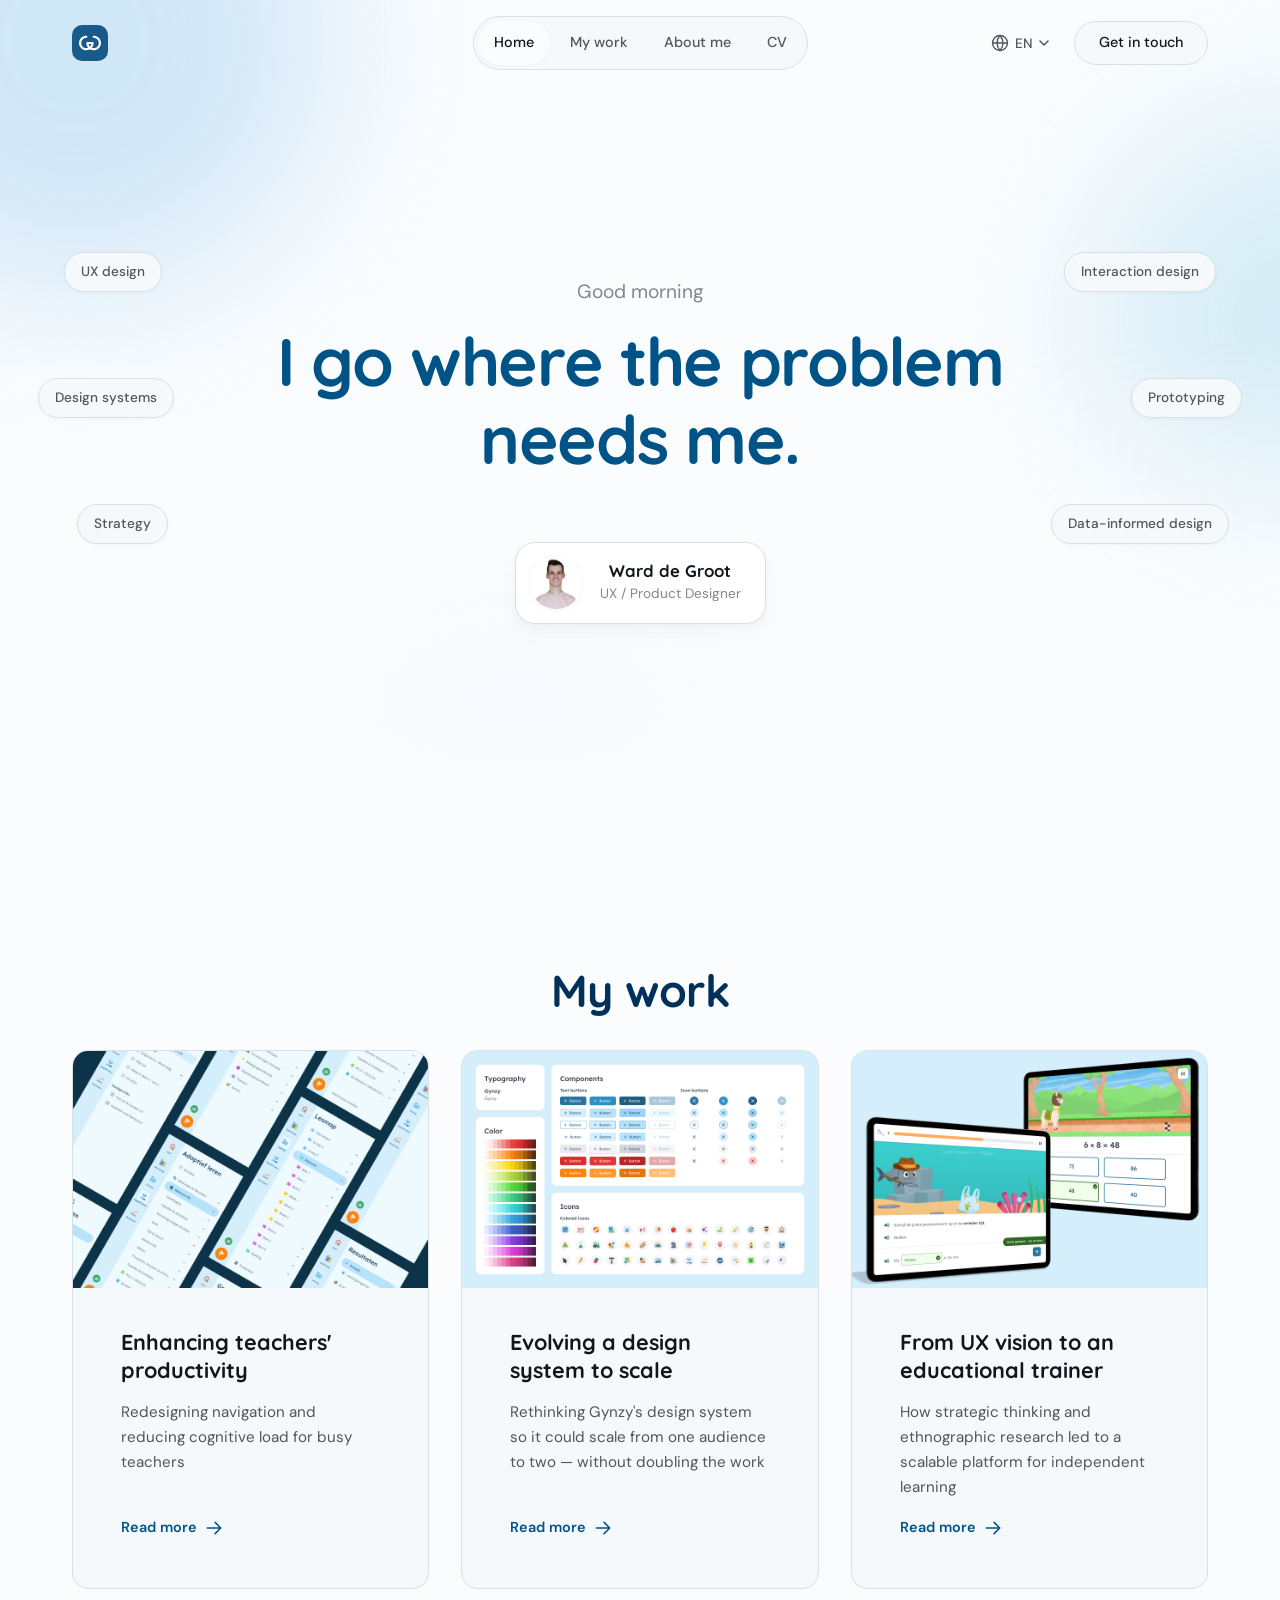
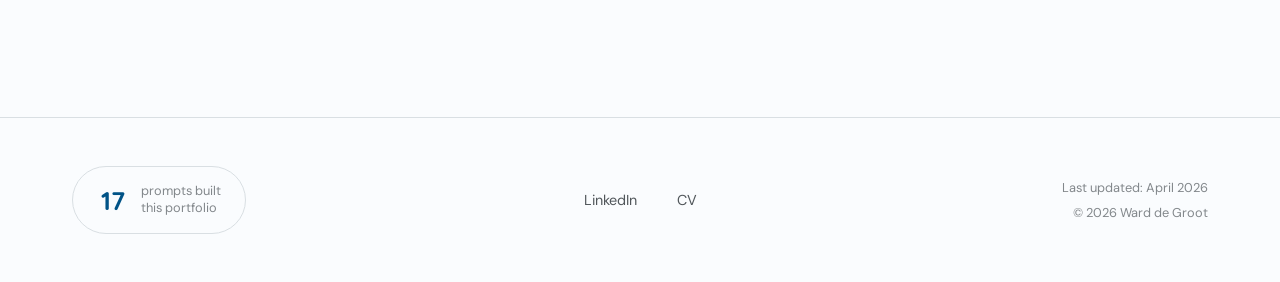
==== index.html @ dd9ce292 "Audit and improve all EN/NL copy for consistency and tone Applies 21 copywriting fixes: sentence-cas" ====
<!DOCTYPE html>
<html lang="en" data-i18n-title="home.title" data-i18n-meta="home.meta">
<head>
  <meta charset="UTF-8">
  <meta name="viewport" content="width=device-width, initial-scale=1.0">
  <title>Ward de Groot — UX / Product Designer</title>
  <meta name="description" content="Portfolio of Ward de Groot — UX / Product Designer who thinks in systems, not just screens.">
  <link rel="stylesheet" href="css/style.css">
  <link rel="icon" type="image/svg+xml" href="images/favicon.svg">
</head>
<body>


  <div id="site-nav"></div>

  <!-- Hero -->
  <section class="hero">
    <!-- Gradient blobs -->
    <div class="hero__blobs" aria-hidden="true">
      <div class="hero__blob hero__blob--1"></div>
      <div class="hero__blob hero__blob--2"></div>
      <div class="hero__blob hero__blob--3"></div>
    </div>

    <div class="hero__tags" aria-hidden="true">
      <span class="tag" data-i18n="home.tag.ux">UX design</span>
      <span class="tag" data-i18n="home.tag.ds">Design systems</span>
      <span class="tag" data-i18n="home.tag.strategy">Strategy</span>
      <span class="tag" data-i18n="home.tag.ix">Interaction design</span>
      <span class="tag" data-i18n="home.tag.proto">Prototyping</span>
      <span class="tag" data-i18n="home.tag.data">Data-informed design</span>
    </div>

    <p class="hero__greeting" id="greeting"></p>

    <h1 class="hero__statement" id="hero-statement">
      <span class="hero__statement-line hero__statement-line--active" data-i18n="home.hero.1">I go where the problem needs me.</span>
      <span class="hero__statement-line" data-i18n="home.hero.2">I think in systems, not just screens.</span>
      <span class="hero__statement-line" data-i18n="home.hero.3">I leave things better than I found them.</span>
    </h1>

    <div class="hero__card">
      <img src="images/avatar.jpg" alt="Ward de Groot" class="hero__avatar"
           onerror="this.style.background='linear-gradient(135deg,#1a5a8a,#2980b9)';this.alt='WdG'">
      <div class="hero__card-text">
        <h3 data-i18n="home.heroCard.name">Ward de Groot</h3>
        <p data-i18n="home.heroCard.role">UX / Product Designer</p>
      </div>
    </div>
  </section>

  <!-- My Work (featured) -->
  <section class="section" id="work" style="padding-top: var(--space-16);">
    <div class="container">
      <h2 class="reveal" style="text-align: center; margin-bottom: var(--space-8);" data-i18n="home.workHeading">My work</h2>

      <div class="projects-grid reveal-stagger">
        <a href="projects/navigation" class="project-card">
          <div class="project-card__image">
            <img src="images/Secondary navigation visual.png" alt="Enhancing teachers' productivity">
          </div>
          <h3 class="project-card__title" data-i18n="card.nav.title">Enhancing teachers' productivity</h3>
          <p class="project-card__desc" data-i18n="card.nav.desc">Redesigning navigation and reducing cognitive load for busy teachers</p>
          <span class="project-card__link">
            <span data-i18n="card.readMore">Read more</span>
            <svg xmlns="http://www.w3.org/2000/svg" fill="none" viewBox="0 0 24 24" stroke-width="2" stroke="currentColor"><path stroke-linecap="round" stroke-linejoin="round" d="M13.5 4.5L21 12m0 0l-7.5 7.5M21 12H3"/></svg>
          </span>
        </a>

        <a href="projects/design-system" class="project-card">
          <div class="project-card__image">
            <img src="images/Design system visual.png" alt="Design system revamp">
          </div>
          <h3 class="project-card__title" data-i18n="card.ds.title">Evolving a design system to scale</h3>
          <p class="project-card__desc" data-i18n="card.ds.desc">Rethinking Gynzy's design system so it could scale from one audience to two — without doubling the work</p>
          <span class="project-card__link">
            <span data-i18n="card.readMore">Read more</span>
            <svg xmlns="http://www.w3.org/2000/svg" fill="none" viewBox="0 0 24 24" stroke-width="2" stroke="currentColor"><path stroke-linecap="round" stroke-linejoin="round" d="M13.5 4.5L21 12m0 0l-7.5 7.5M21 12H3"/></svg>
          </span>
        </a>

        <a href="projects/trainer" class="project-card">
          <div class="project-card__image">
            <img src="images/Trainer visual.png" alt="Educational trainer">
          </div>
          <h3 class="project-card__title" data-i18n="card.trainer.title">From UX vision to an educational trainer</h3>
          <p class="project-card__desc" data-i18n="card.trainer.desc">How strategic thinking and ethnographic research led to a scalable platform for independent learning</p>
          <span class="project-card__link">
            <span data-i18n="card.readMore">Read more</span>
            <svg xmlns="http://www.w3.org/2000/svg" fill="none" viewBox="0 0 24 24" stroke-width="2" stroke="currentColor"><path stroke-linecap="round" stroke-linejoin="round" d="M13.5 4.5L21 12m0 0l-7.5 7.5M21 12H3"/></svg>
          </span>
        </a>
      </div>
    </div>
  </section>

  <div id="site-footer"></div>

  <script src="js/components.js"></script>
  <script src="js/i18n.js"></script>
  <script src="js/main.js"></script>
</body>
</html>
---- css/style.css ----
/* ============================================
   Ward de Groot — Portfolio
   Design System & Global Styles
   Refined with impeccable design principles
   ============================================ */

/* --- Font Setup --- */
@import url('https://fonts.googleapis.com/css2?family=Quicksand:wght@400;500;600;700&family=DM+Sans:ital,wght@0,300;0,400;0,500;0,600;1,400&display=swap');

/* --- CSS Custom Properties --- */
:root {
  /* Colors — OKLCH with blue-tinted neutrals */
  --color-primary: oklch(42% 0.12 240);
  --color-primary-dark: oklch(30% 0.10 240);
  --color-primary-light: oklch(55% 0.13 240);
  --color-text: oklch(20% 0.015 240);
  --color-text-secondary: oklch(45% 0.01 240);
  --color-text-muted: oklch(62% 0.008 240);
  --color-bg: oklch(99% 0.003 240);
  --color-bg-subtle: oklch(97% 0.005 240);
  --color-border: oklch(90% 0.008 240);
  --color-border-hover: oklch(82% 0.012 240);
  --color-surface: oklch(98% 0.004 240);
  --color-surface-raised: oklch(99.5% 0.002 240);

  /* Typography */
  --font-heading: 'Quicksand', system-ui, -apple-system, sans-serif;
  --font-body: 'DM Sans', system-ui, -apple-system, sans-serif;

  /* Spacing — 4pt base for finer control */
  --space-1: 0.25rem;  /* 4px */
  --space-2: 0.5rem;   /* 8px */
  --space-3: 0.75rem;  /* 12px */
  --space-4: 1rem;     /* 16px */
  --space-6: 1.5rem;   /* 24px */
  --space-8: 2rem;     /* 32px */
  --space-12: 3rem;    /* 48px */
  --space-16: 4rem;    /* 64px */
  --space-24: 6rem;    /* 96px */
  --space-32: 8rem;    /* 128px */

  /* Border Radius */
  --radius-sm: 8px;
  --radius-md: 12px;
  --radius-lg: 16px;
  --radius-xl: 20px;
  --radius-full: 9999px;

  /* Shadows — blue-tinted, layered */
  --shadow-sm: 0 1px 3px oklch(70% 0.01 240 / 0.08);
  --shadow-md:
    0 2px 4px oklch(60% 0.01 240 / 0.04),
    0 8px 16px oklch(60% 0.01 240 / 0.06);
  --shadow-lg:
    0 4px 8px oklch(50% 0.01 240 / 0.04),
    0 16px 32px oklch(50% 0.01 240 / 0.08);

  /* Easing — exponential curves per impeccable */
  --ease-out-quart: cubic-bezier(0.25, 1, 0.5, 1);
  --ease-out-expo: cubic-bezier(0.16, 1, 0.3, 1);
  --ease-in-out: cubic-bezier(0.65, 0, 0.35, 1);

  /* Transitions */
  --transition-fast: 120ms var(--ease-out-quart);
  --transition-base: 250ms var(--ease-out-quart);
  --transition-slow: 400ms var(--ease-out-quart);
  --transition-enter: 500ms var(--ease-out-expo);

  /* Layout */
  --max-width: 1200px;
  --max-width-narrow: 800px;
}

/* --- Reset & Base --- */
*, *::before, *::after {
  margin: 0;
  padding: 0;
  box-sizing: border-box;
}

html {
  scroll-behavior: smooth;
  -webkit-font-smoothing: antialiased;
  -moz-osx-font-smoothing: grayscale;
  font-kerning: normal;
}

body {
  font-family: var(--font-body);
  font-size: 1rem;
  line-height: 1.65;
  color: var(--color-text);
  background-color: var(--color-bg);
  overflow-x: hidden;
}

img {
  max-width: 100%;
  height: auto;
  display: block;
}

a {
  color: inherit;
  text-decoration: none;
}

/* --- Focus — visible only for keyboard --- */
:focus {
  outline: none;
}

:focus-visible {
  outline: 2px solid var(--color-primary-light);
  outline-offset: 3px;
  border-radius: var(--radius-sm);
}

/* --- Typography --- */
h1, h2, h3, h4 {
  font-family: var(--font-heading);
  font-weight: 700;
  line-height: 1.2;
  color: var(--color-primary-dark);
}

h1 {
  font-size: clamp(2.2rem, 5vw, 3.8rem);
  letter-spacing: -0.02em;
}

h2 {
  font-size: clamp(1.8rem, 3.5vw, 2.8rem);
  letter-spacing: -0.01em;
}

h3 {
  font-size: clamp(1.2rem, 2vw, 1.5rem);
}

h4 {
  font-size: 1.05rem;
  font-weight: 600;
}

p {
  color: var(--color-text-secondary);
  max-width: 65ch;
}

/* --- Layout Utilities --- */
.container {
  width: 100%;
  max-width: var(--max-width);
  margin: 0 auto;
  padding: 0 var(--space-8);
}

.container--narrow {
  max-width: var(--max-width-narrow);
}

.section {
  padding: var(--space-32) 0;
}

.section--subtle {
  background-color: var(--color-bg-subtle);
}

/* --- Navigation --- */
.nav {
  position: fixed;
  top: 0;
  left: 0;
  right: 0;
  z-index: 100;
  padding: var(--space-4) 0;
  transition: background var(--transition-base), border-color var(--transition-base);
}

.nav--scrolled {
  background: oklch(99% 0.003 240 / 0.85);
  backdrop-filter: blur(16px) saturate(150%);
  -webkit-backdrop-filter: blur(16px) saturate(150%);
  border-bottom: 1px solid var(--color-border);
}

.nav__inner {
  display: flex;
  align-items: center;
  max-width: var(--max-width);
  margin: 0 auto;
  padding: 0 var(--space-8);
}

/* Three-zone layout: logo (left), links (center), actions (right) */
.nav__logo   { flex: 1; min-width: 0; }
.nav__links  { flex: 0 0 auto; }    /* natural width, stays centered */
.nav__right  { flex: 1; min-width: 0; display: flex; align-items: center; justify-content: flex-end; gap: var(--space-3); }

.nav__logo {
  font-family: var(--font-heading);
  font-size: 1.4rem;
  font-weight: 700;
  color: var(--color-primary);
  display: flex;
  align-items: center;
  gap: var(--space-2);
}

.nav__logo svg {
  width: 36px;
  height: 36px;
}

.nav__links {
  display: flex;
  align-items: center;
  gap: var(--space-1);
  background: var(--color-surface);
  border: 1px solid var(--color-border);
  border-radius: var(--radius-full);
  padding: var(--space-1);
  list-style: none;
}

.nav__link {
  padding: var(--space-2) var(--space-4);
  border-radius: var(--radius-full);
  font-size: 0.9rem;
  font-weight: 500;
  color: var(--color-text-secondary);
  transition: color var(--transition-fast), background var(--transition-fast);
  white-space: nowrap;
  min-height: 44px;
  display: flex;
  align-items: center;
}

.nav__link:hover {
  color: var(--color-text);
  background: var(--color-bg-subtle);
}

.nav__link--active {
  color: var(--color-text);
  background: var(--color-bg);
  box-shadow: var(--shadow-sm);
}

.nav__cta {
  display: inline-flex;
  align-items: center;
  padding: var(--space-2) var(--space-6);
  border: 1px solid var(--color-border);
  border-radius: var(--radius-full);
  font-size: 0.9rem;
  font-weight: 500;
  color: var(--color-text);
  transition: border-color var(--transition-fast), box-shadow var(--transition-fast);
  background: var(--color-surface);
  min-height: 44px;
}

.nav__cta:hover {
  border-color: var(--color-border-hover);
  box-shadow: var(--shadow-md);
}

/* Language switcher */
.lang-switch {
  position: relative;
}

.lang-switch__trigger {
  display: inline-flex;
  align-items: center;
  gap: 6px;
  background: none;
  border: 1px solid transparent;
  border-radius: var(--radius-full);
  padding: var(--space-1) var(--space-3);
  font-family: var(--font-body);
  font-size: 0.85rem;
  font-weight: 500;
  color: var(--color-text-secondary);
  cursor: pointer;
  transition: color var(--transition-fast), border-color var(--transition-fast);
  min-height: 36px;
}

.lang-switch__trigger:hover {
  color: var(--color-text);
  border-color: var(--color-border);
}

.lang-switch__icon {
  flex-shrink: 0;
}

.lang-switch__current {
  font-weight: 500;
}

.lang-switch__chevron {
  flex-shrink: 0;
  transition: transform var(--transition-fast);
}

.lang-switch--open .lang-switch__chevron {
  transform: rotate(180deg);
}

.lang-switch__dropdown {
  display: none;
  position: absolute;
  top: calc(100% + 6px);
  right: 0;
  min-width: 140px;
  background: var(--color-surface-raised);
  border: 1px solid var(--color-border);
  border-radius: var(--radius-md);
  box-shadow: var(--shadow-md);
  overflow: hidden;
  z-index: 100;
}

.lang-switch--open .lang-switch__dropdown {
  display: block;
}

.lang-switch__option {
  display: block;
  width: 100%;
  padding: var(--space-2) var(--space-4);
  background: none;
  border: none;
  font-family: var(--font-body);
  font-size: 0.88rem;
  color: var(--color-text-secondary);
  text-align: left;
  cursor: pointer;
  transition: background var(--transition-fast), color var(--transition-fast);
}

.lang-switch__option:hover {
  background: var(--color-bg-subtle);
  color: var(--color-text);
}

.lang-switch__option--active {
  color: var(--color-primary);
  font-weight: 600;
}

/* Mobile nav toggle */
.nav__toggle {
  display: none;
  flex-direction: column;
  gap: 5px;
  background: none;
  border: none;
  cursor: pointer;
  padding: var(--space-3);
  min-width: 44px;
  min-height: 44px;
  justify-content: center;
  align-items: center;
}

.nav__toggle span {
  width: 22px;
  height: 2px;
  background: var(--color-text);
  border-radius: 2px;
  transition: transform var(--transition-fast);
}

/* --- Hero Section --- */
.hero {
  min-height: 100vh;
  display: flex;
  flex-direction: column;
  align-items: center;
  justify-content: center;
  text-align: center;
  padding: var(--space-32) var(--space-8);
  position: relative;
  overflow-x: clip;
}

/* Gradient blobs */
.hero__blobs {
  position: absolute;
  inset: -100px;
  pointer-events: none;
  mask-image: linear-gradient(to bottom, black 0%, black 40%, transparent 80%);
  -webkit-mask-image: linear-gradient(to bottom, black 0%, black 40%, transparent 80%);
}

.hero__blob {
  position: absolute;
  border-radius: 50%;
  filter: blur(80px);
  opacity: 0.3;
  will-change: transform;
  transition: translate 0.8s var(--ease-out-quart);
}

.hero__blob--1 {
  width: 500px;
  height: 500px;
  background: oklch(75% 0.10 240);
  top: -10%;
  left: -5%;
  animation: blob-drift-1 18s var(--ease-in-out) infinite;
}

.hero__blob--2 {
  width: 400px;
  height: 400px;
  background: oklch(80% 0.08 225);
  top: 20%;
  right: -8%;
  animation: blob-drift-2 22s var(--ease-in-out) infinite 2s;
}

.hero__blob--3 {
  width: 350px;
  height: 350px;
  background: oklch(70% 0.12 250);
  bottom: -5%;
  left: 30%;
  animation: blob-drift-3 20s var(--ease-in-out) infinite 4s;
}

@keyframes blob-drift-1 {
  0%, 100% { transform: translate(0, 0) scale(1); }
  33% { transform: translate(60px, 40px) scale(1.1); }
  66% { transform: translate(-30px, 60px) scale(0.95); }
}

@keyframes blob-drift-2 {
  0%, 100% { transform: translate(0, 0) scale(1); }
  33% { transform: translate(-50px, 30px) scale(0.9); }
  66% { transform: translate(30px, -40px) scale(1.08); }
}

@keyframes blob-drift-3 {
  0%, 100% { transform: translate(0, 0) scale(1); }
  33% { transform: translate(40px, -30px) scale(1.05); }
  66% { transform: translate(-50px, -20px) scale(0.92); }
}

/* Time-of-day greeting */
.hero__greeting {
  font-family: var(--font-body);
  font-size: clamp(1rem, 2vw, 1.2rem);
  font-weight: 400;
  color: var(--color-text-muted);
  margin-bottom: var(--space-4);
  opacity: 0;
  transform: translateY(8px);
  animation: greet-in 0.8s var(--ease-out-expo) 0.3s forwards;
}

@keyframes greet-in {
  to { opacity: 1; transform: translateY(0); }
}

/* Rotating headline */
.hero__statement {
  font-size: clamp(2.4rem, 5.5vw, 4.2rem);
  font-family: var(--font-heading);
  font-weight: 700;
  color: var(--color-primary);
  max-width: 800px;
  margin-bottom: var(--space-16);
  line-height: 1.15;
  position: relative;
}

.hero__statement-line {
  display: block;
  position: absolute;
  top: 0;
  left: 0;
  right: 0;
  opacity: 0;
  transform: translateY(12px);
  transition: opacity 0.6s var(--ease-out-expo), transform 0.6s var(--ease-out-expo);
}

.hero__statement-line--active {
  position: relative;
  opacity: 1;
  transform: translateY(0);
}

.hero__card {
  display: inline-flex;
  align-items: center;
  gap: var(--space-4);
  padding: var(--space-3) var(--space-6) var(--space-3) var(--space-3);
  background: oklch(100% 0 0);
  border: 1px solid var(--color-border);
  border-radius: var(--radius-xl);
  box-shadow: var(--shadow-md);
  transition: box-shadow var(--transition-base), transform var(--transition-base);
  position: relative;
  z-index: 2;
}

.hero__card:hover {
  box-shadow: var(--shadow-lg);
  transform: translateY(-2px);
}

.hero__avatar {
  width: 56px;
  height: 56px;
  border-radius: 50%;
  object-fit: cover;
  border: 2px solid var(--color-bg);
  box-shadow: var(--shadow-sm);
}

.hero__card-text h3 {
  font-size: 1.05rem;
  color: var(--color-text);
  margin-bottom: 2px;
}

.hero__card-text p {
  font-size: 0.85rem;
  color: var(--color-text-muted);
}

/* Floating tags */
.hero__tags {
  position: absolute;
  top: 0;
  left: 0;
  right: 0;
  bottom: 0;
  pointer-events: none;
}

.tag {
  display: inline-flex;
  align-items: center;
  padding: var(--space-2) var(--space-4);
  background: var(--color-surface);
  border: 1px solid var(--color-border);
  border-radius: var(--radius-full);
  font-size: 0.85rem;
  font-weight: 500;
  color: var(--color-text-secondary);
  white-space: nowrap;
  box-shadow: var(--shadow-sm);
  position: absolute;
  animation: float 6s var(--ease-in-out) infinite;
}

.tag:nth-child(1) { top: 28%; left: 5%; animation: drift-1 7s var(--ease-in-out) infinite; }
.tag:nth-child(2) { top: 42%; left: 3%; animation: drift-2 8s var(--ease-in-out) infinite 0.8s; }
.tag:nth-child(3) { top: 56%; left: 6%; animation: drift-3 9s var(--ease-in-out) infinite 1.6s; }
.tag:nth-child(4) { top: 28%; right: 5%; animation: drift-4 7.5s var(--ease-in-out) infinite 0.4s; }
.tag:nth-child(5) { top: 42%; right: 3%; animation: drift-5 8.5s var(--ease-in-out) infinite 1.2s; }
.tag:nth-child(6) { top: 56%; right: 4%; animation: drift-6 9.5s var(--ease-in-out) infinite 2s; }

@keyframes drift-1 {
  0%, 100% { transform: translate(0, 0) rotate(0deg); }
  50% { transform: translate(6px, -10px) rotate(1.5deg); }
}
@keyframes drift-2 {
  0%, 100% { transform: translate(0, 0) rotate(0deg); }
  50% { transform: translate(-8px, -6px) rotate(-1deg); }
}
@keyframes drift-3 {
  0%, 100% { transform: translate(0, 0) rotate(0deg); }
  50% { transform: translate(4px, -12px) rotate(1deg); }
}
@keyframes drift-4 {
  0%, 100% { transform: translate(0, 0) rotate(0deg); }
  50% { transform: translate(-6px, -8px) rotate(-1.5deg); }
}
@keyframes drift-5 {
  0%, 100% { transform: translate(0, 0) rotate(0deg); }
  50% { transform: translate(8px, -5px) rotate(1deg); }
}
@keyframes drift-6 {
  0%, 100% { transform: translate(0, 0) rotate(0deg); }
  50% { transform: translate(-5px, -10px) rotate(-0.5deg); }
}

/* --- Project Cards --- */
.projects-grid {
  display: grid;
  grid-template-columns: repeat(auto-fill, minmax(340px, 1fr));
  gap: var(--space-8);
}

.project-card {
  background: var(--color-surface);
  border: 1px solid var(--color-border);
  border-radius: var(--radius-lg);
  padding: var(--space-12);
  overflow: hidden;
  transition: border-color var(--transition-base), box-shadow var(--transition-base), transform var(--transition-base);
  display: flex;
  flex-direction: column;
  gap: var(--space-4);
  text-decoration: none;
}

.project-card:hover {
  border-color: var(--color-border-hover);
  box-shadow: var(--shadow-lg);
  transform: translateY(-3px);
}

.project-card__title {
  font-size: 1.35rem;
  color: var(--color-text);
  line-height: 1.3;
}

.project-card__desc {
  font-size: 0.95rem;
  color: var(--color-text-secondary);
  flex-grow: 1;
}

.project-card__link {
  display: inline-flex;
  align-items: center;
  gap: var(--space-2);
  font-size: 0.9rem;
  font-weight: 600;
  color: var(--color-primary);
  transition: gap var(--transition-fast);
}

.project-card:hover .project-card__link {
  gap: var(--space-4);
}

.project-card__link svg {
  width: 18px;
  height: 18px;
}

.project-card__image {
  margin: calc(-1 * var(--space-12)) calc(-1 * var(--space-12)) var(--space-6);
  overflow: hidden;
}

.project-card__image img {
  width: 100%;
  transition: transform var(--transition-slow);
}

.project-card:hover .project-card__image img {
  transform: scale(1.02);
}

/* --- Tools / Logo Strip --- */
.tools {
  text-align: center;
}

.tools__label {
  display: flex;
  align-items: center;
  gap: var(--space-4);
  justify-content: center;
  margin-bottom: var(--space-12);
  font-size: 0.85rem;
  color: var(--color-text-muted);
}

.tools__label::before,
.tools__label::after {
  content: '';
  height: 1px;
  width: 80px;
  background: linear-gradient(90deg, transparent, var(--color-border-hover), transparent);
}

.tools__grid {
  display: flex;
  flex-wrap: wrap;
  justify-content: center;
  align-items: center;
  gap: var(--space-16);
}

.tools__item {
  font-size: 1.2rem;
  font-weight: 600;
  color: var(--color-text-muted);
  transition: color var(--transition-base);
}

.tools__item:hover {
  color: var(--color-text-secondary);
}

/* --- Project Detail --- */
.project-hero {
  background: linear-gradient(180deg, var(--color-bg-subtle) 0%, var(--color-bg) 100%);
  padding: calc(var(--space-32) + 60px) 0 var(--space-24);
}

.project-hero__title {
  font-size: clamp(2rem, 4vw, 3.2rem);
  color: var(--color-primary);
  margin-bottom: var(--space-6);
}

.project-hero__desc {
  font-size: 1.1rem;
  max-width: 700px;
}

.project-meta {
  display: grid;
  grid-template-columns: repeat(auto-fit, minmax(180px, 1fr));
  gap: var(--space-12);
  padding: var(--space-16) 0;
}

.project-meta__item h4 {
  color: var(--color-text);
  margin-bottom: var(--space-1);
}

.project-meta__item p {
  font-size: 0.95rem;
}

/* --- Table of Contents --- */
.toc {
  display: none;
}

@media (min-width: 1200px) {
  .toc {
    display: block;
    position: sticky;
    top: 120px;
    float: right;
    z-index: 50;
    width: 200px;
    min-width: 200px;
    margin-right: var(--space-8);
    background: oklch(99% 0.003 240 / 0.8);
    backdrop-filter: blur(16px) saturate(150%);
    -webkit-backdrop-filter: blur(16px) saturate(150%);
    border-radius: var(--radius-md);
    padding: var(--space-4);
    border: 1px solid oklch(90% 0.01 240 / 0.4);
  }
}

.toc__list {
  list-style: none;
  padding: 0;
  margin: 0;
  border-left: 2px solid var(--color-border);
}

.toc__link {
  display: block;
  padding: var(--space-2) var(--space-4);
  font-size: 0.85rem;
  font-weight: 500;
  color: var(--color-text-muted);
  transition: color var(--transition-fast), border-color var(--transition-fast);
  text-decoration: none;
  border-left: 2px solid transparent;
  margin-left: -2px;
}

.toc__link:hover {
  color: var(--color-text-secondary);
}

.toc__link--active {
  color: var(--color-primary);
  border-left-color: var(--color-primary);
  font-weight: 600;
}

.project-content {
  padding: var(--space-16) 0;
}

.project-content h2 {
  margin-top: var(--space-16);
  margin-bottom: var(--space-6);
}

.project-content h2:first-child {
  margin-top: 0;
}

.project-content h3 {
  margin-top: var(--space-12);
  margin-bottom: var(--space-4);
}

.project-content p {
  margin-bottom: var(--space-6);
}

.project-content img {
  border-radius: 0;
  margin: 0;
}

/* Full-width breakout from narrow container */
.project-content .full-width {
  width: 100vw;
  position: relative;
  left: 50%;
  right: 50%;
  margin-left: -50vw;
  margin-right: -50vw;
  padding: 0 var(--space-8);
  margin-bottom: var(--space-16);
}

/* Before/After comparison */
.comparison {
  display: grid;
  grid-template-columns: 1fr 1fr;
  gap: var(--space-4);
  margin: 0;
}

.comparison--three {
  grid-template-columns: 1fr 1fr 1fr;
}

@media (max-width: 768px) {
  .comparison--three {
    grid-template-columns: 1fr;
  }
}

.comparison__item {
  overflow: hidden;
  border: 1px solid var(--color-border);
  display: flex;
  flex-direction: column;
}

.comparison__item img {
  display: block;
  width: 100%;
}

.comparison__label {
  order: 1;
  padding: var(--space-3) var(--space-4);
  font-size: 0.8rem;
  font-weight: 600;
  line-height: 1.4;
  text-transform: uppercase;
  letter-spacing: 0.05em;
  color: var(--color-text-muted);
  background: var(--color-bg-subtle);
}

.comparison__item img {
  order: 0;
}

/* Bullet lists in project content */
.project-content .key-points {
  list-style: none;
  padding: 0;
  margin-bottom: var(--space-6);
}

.project-content .key-points li {
  position: relative;
  padding-left: var(--space-6);
  margin-bottom: var(--space-2);
  color: var(--color-text-secondary);
}

.project-content .key-points li::before {
  content: '';
  position: absolute;
  left: var(--space-2);
  top: 0.55em;
  width: 5px;
  height: 5px;
  border-radius: 50%;
  background: var(--color-primary-light);
}

/* --- Image Lightbox --- */
.project-content img,
.comparison__item img {
  cursor: zoom-in;
}

.lightbox {
  position: fixed;
  inset: 0;
  z-index: 1000;
  display: flex;
  align-items: center;
  justify-content: center;
  padding: var(--space-8);
  opacity: 0;
  visibility: hidden;
  transition: opacity 0.3s ease, visibility 0.3s ease;
}

.lightbox--active {
  opacity: 1;
  visibility: visible;
}

.lightbox__backdrop {
  position: absolute;
  inset: 0;
  background: oklch(10% 0.01 240 / 0.85);
  backdrop-filter: blur(12px);
  -webkit-backdrop-filter: blur(12px);
  cursor: zoom-out;
}

.lightbox__img {
  position: relative;
  max-width: 90vw;
  max-height: 90vh;
  border-radius: var(--radius-md);
  box-shadow: 0 24px 80px oklch(0% 0 0 / 0.4);
  transform: scale(0.85) translateY(16px);
  transition: transform 0.4s cubic-bezier(0.22, 1, 0.36, 1);
  cursor: zoom-out;
}

.lightbox--active .lightbox__img {
  transform: scale(1) translateY(0);
}

@media (prefers-reduced-motion: reduce) {
  .lightbox,
  .lightbox__img {
    transition: none;
  }
}

/* --- About Page --- */
.about-hero {
  display: grid;
  grid-template-columns: 1fr 1fr;
  gap: var(--space-24);
  align-items: center;
  padding-top: calc(var(--space-32) + 60px);
}

.about-hero__image {
  border-radius: var(--radius-xl);
  overflow: hidden;
}

.about-hero__image img {
  width: 100%;
  aspect-ratio: 4/5;
  object-fit: cover;
}

.about-content {
  padding: var(--space-24) 0;
}

.about-content p {
  margin-bottom: var(--space-6);
  font-size: 1.05rem;
}

/* How I work section */
.section--subtle h3 {
  margin-bottom: var(--space-3);
}

.section--subtle p {
  font-size: 1.05rem;
}

/* --- CV Page --- */
.cv-section {
  padding-top: calc(var(--space-32) + 60px);
}

.cv-header {
  margin-bottom: var(--space-24);
}

.cv-header p {
  font-size: 1.1rem;
  margin-top: var(--space-4);
}

.timeline {
  position: relative;
  padding-left: var(--space-12);
}

.timeline::before {
  content: '';
  position: absolute;
  left: 0;
  top: 0;
  bottom: 0;
  width: 2px;
  background: linear-gradient(180deg, var(--color-primary-light), var(--color-border));
  border-radius: 1px;
}

.timeline__item {
  position: relative;
  padding-bottom: var(--space-16);
}

.timeline__item::before {
  content: '';
  position: absolute;
  left: calc(-1 * var(--space-12) - 5px);
  top: 6px;
  width: 12px;
  height: 12px;
  border-radius: 50%;
  background: var(--color-primary);
  box-shadow: 0 0 0 4px var(--color-bg);
}

.timeline__date {
  font-size: 0.85rem;
  font-weight: 600;
  color: var(--color-primary-light);
  margin-bottom: var(--space-1);
}

.timeline__title {
  font-size: 1.2rem;
  color: var(--color-text);
  margin-bottom: var(--space-1);
}

.timeline__company {
  font-size: 0.95rem;
  color: var(--color-text-muted);
  margin-bottom: var(--space-2);
}

.timeline__desc {
  font-size: 0.95rem;
}

/* --- Career Map (non-linear timeline) --- */
.career-map__chart {
  overflow-x: auto;
  -webkit-overflow-scrolling: touch;
}

.career-map__years {
  display: grid;
  grid-template-columns: repeat(10, 1fr);
  gap: 0;
  padding-bottom: var(--space-3);
  border-bottom: 1px solid var(--color-border);
  margin-bottom: var(--space-4);
}

.career-map__years span {
  font-size: 0.75rem;
  font-weight: 600;
  color: var(--color-text-muted);
  text-align: center;
  font-variant-numeric: tabular-nums;
}

.career-map__lanes {
  display: flex;
  flex-direction: column;
  gap: var(--space-3);
}

.career-map__lane {
  display: grid;
  grid-template-columns: repeat(10, 1fr);
  gap: var(--space-1);
  align-items: center;
  position: relative;
  min-height: 40px;
}

.career-map__label {
  position: absolute;
  left: 0;
  top: -1.4rem;
  font-size: 0.7rem;
  font-weight: 600;
  text-transform: uppercase;
  letter-spacing: 0.06em;
  color: var(--color-text-muted);
}

.career-map__lane:first-child {
  margin-top: var(--space-6);
}

.career-map__lane:not(:first-child) {
  margin-top: var(--space-4);
}

.career-map__bar {
  padding: var(--space-2) var(--space-3);
  border-radius: var(--radius-sm);
  font-size: 0.78rem;
  font-weight: 600;
  white-space: nowrap;
  overflow: hidden;
  text-overflow: ellipsis;
  transition: transform var(--transition-fast), box-shadow var(--transition-fast);
  cursor: default;
}

.career-map__bar:hover {
  transform: scaleY(1.1);
  box-shadow: var(--shadow-md);
  z-index: 1;
}

.career-map__bar--primary {
  background: var(--color-primary);
  color: oklch(98% 0.003 240);
}

.career-map__bar--active {
  background: linear-gradient(90deg, var(--color-primary), var(--color-primary-light));
}

.career-map__bar--accent {
  background: oklch(88% 0.06 240);
  color: var(--color-primary-dark);
}

.career-map__bar--muted {
  background: oklch(85% 0.04 200);
  color: oklch(30% 0.06 200);
}

.career-map__bar--subtle {
  background: var(--color-bg-subtle);
  color: var(--color-text-secondary);
  border: 1px solid var(--color-border);
}

/* --- CV Image Banner --- */
.cv-image-banner {
  border-radius: var(--radius-xl);
  overflow: hidden;
  max-height: 360px;
}

.cv-image-banner img {
  width: 100%;
  height: 100%;
  object-fit: cover;
  object-position: center;
}

/* --- CV Cards (non-linear experience layout) --- */
.cv-cards {
  display: grid;
  grid-template-columns: repeat(2, 1fr);
  gap: var(--space-8);
}

.cv-cards--compact {
  gap: var(--space-4);
}

.cv-card {
  padding: var(--space-8);
  border: 1px solid var(--color-border);
  border-radius: var(--radius-lg);
  transition: border-color var(--transition-base), box-shadow var(--transition-base);
  display: flex;
  flex-direction: column;
  gap: var(--space-2);
}

.cv-card:hover {
  border-color: var(--color-border-hover);
  box-shadow: var(--shadow-md);
}

.cv-card--featured {
  grid-column: 1 / -1;
  display: grid;
  grid-template-columns: 1fr 1fr;
  gap: var(--space-8);
  align-items: center;
}

.cv-card--featured .cv-card__content {
  display: flex;
  flex-direction: column;
  gap: var(--space-2);
}

.cv-card__date {
  font-size: 0.8rem;
  font-weight: 600;
  color: var(--color-primary-light);
  font-variant-numeric: tabular-nums;
}

.cv-card__title {
  font-size: 1.15rem;
  color: var(--color-text);
  line-height: 1.3;
}

.cv-card__company {
  font-size: 0.9rem;
  color: var(--color-text-muted);
}

.cv-card__desc {
  font-size: 0.9rem;
  color: var(--color-text-secondary);
  margin-top: var(--space-2);
}

.cv-card__bullets {
  list-style: none;
  padding: 0;
}

.cv-card__bullets li {
  position: relative;
  padding-left: var(--space-6);
  margin-bottom: var(--space-1);
}

.cv-card__bullets li::before {
  content: '';
  position: absolute;
  left: var(--space-2);
  top: 0.55em;
  width: 5px;
  height: 5px;
  border-radius: 50%;
  background: var(--color-primary-light);
}

.cv-card__link {
  display: inline-block;
  margin-top: var(--space-3);
  font-size: 0.85rem;
  font-weight: 500;
  color: var(--color-primary);
  text-decoration: none;
  transition: color var(--transition-fast);
}

.cv-card__link:hover {
  color: var(--color-primary-dark);
}

.cv-card__image {
  border-radius: var(--radius-md);
  overflow: hidden;
}

.cv-card__image img {
  width: 100%;
  aspect-ratio: 16/10;
  object-fit: cover;
}

.cv-card__image--small {
  margin-top: var(--space-4);
}

.cv-card__image--small img {
  aspect-ratio: 16/9;
  border-radius: var(--radius-sm);
}

.cv-card__logo {
  width: 36px;
  height: 36px;
  flex-shrink: 0;
}

.cv-card__logo img {
  width: 100%;
  height: 100%;
  object-fit: contain;
}

.cv-card__header {
  display: flex;
  align-items: center;
  gap: var(--space-4);
  margin-bottom: var(--space-2);
}

.cv-card__header-text {
  flex: 1;
}

/* Skills grid for CV */
.skills-grid {
  display: flex;
  flex-wrap: wrap;
  gap: var(--space-2);
}

.skill-tag {
  padding: var(--space-2) var(--space-4);
  background: var(--color-surface);
  border: 1px solid var(--color-border);
  border-radius: var(--radius-full);
  font-size: 0.85rem;
  font-weight: 500;
  color: var(--color-text-secondary);
  transition: border-color var(--transition-fast), color var(--transition-fast);
}

.skill-tag:hover {
  border-color: var(--color-primary-light);
  color: var(--color-primary);
}

/* --- Footer --- */
.footer {
  padding: var(--space-12) 0;
  border-top: 1px solid var(--color-border);
}

.footer__inner {
  display: flex;
  align-items: center;
  justify-content: space-between;
}

.footer__left,
.footer__center,
.footer__right {
  flex: 1;
}

.footer__left {
  display: flex;
  align-items: center;
}

.footer__center {
  display: flex;
  justify-content: center;
}

.footer__right {
  display: flex;
  flex-direction: column;
  align-items: flex-end;
}

.footer__links {
  display: flex;
  gap: var(--space-6);
  list-style: none;
}

.footer__link {
  font-size: 0.9rem;
  color: var(--color-text-secondary);
  transition: color var(--transition-fast);
  padding: var(--space-2);
}

.footer__link:hover {
  color: var(--color-primary);
}

/* Prompt counter */
.prompt-counter {
  display: inline-flex;
  align-items: center;
  gap: var(--space-3);
  padding: var(--space-3) var(--space-6);
  border: 1px solid var(--color-border);
  border-radius: var(--radius-full);
}

.prompt-counter__number {
  font-family: var(--font-heading);
  font-size: 1.6rem;
  font-weight: 700;
  color: var(--color-primary);
  font-variant-numeric: tabular-nums;
  min-width: 2ch;
  text-align: center;
}

.prompt-counter__label {
  font-size: 0.8rem;
  color: var(--color-text-muted);
  line-height: 1.3;
}

.footer__updated {
  font-size: 0.8rem;
  color: var(--color-text-muted);
  margin-bottom: var(--space-1);
}

.footer__copy {
  font-size: 0.8rem;
  color: var(--color-text-muted);
}

/* --- Scroll Reveal Animation --- */
.reveal {
  opacity: 0;
  transform: translateY(24px);
  transition: opacity 0.6s var(--ease-out-expo),
              transform 0.6s var(--ease-out-expo);
}

.reveal--visible {
  opacity: 1;
  transform: translateY(0);
}

/* Staggered children — enhanced entrance */
.reveal-stagger > * {
  opacity: 0;
  transform: translateY(32px) scale(0.97);
  transition: opacity 0.7s var(--ease-out-expo),
              transform 0.7s var(--ease-out-expo);
}

.reveal-stagger--visible > *:nth-child(1) { transition-delay: 0ms; }
.reveal-stagger--visible > *:nth-child(2) { transition-delay: 120ms; }
.reveal-stagger--visible > *:nth-child(3) { transition-delay: 240ms; }
.reveal-stagger--visible > *:nth-child(4) { transition-delay: 360ms; }
.reveal-stagger--visible > *:nth-child(5) { transition-delay: 480ms; }
.reveal-stagger--visible > *:nth-child(6) { transition-delay: 600ms; }

.reveal-stagger--visible > * {
  opacity: 1;
  transform: translateY(0) scale(1);
}

/* --- Reduced Motion --- */
@media (prefers-reduced-motion: reduce) {
  .reveal {
    opacity: 1;
    transform: none;
    transition: none;
  }

  .reveal-stagger > * {
    opacity: 1;
    transform: none;
    transition: none;
  }

  .tag {
    animation: none;
  }

  .hero__greeting {
    opacity: 1;
    transform: none;
    animation: none;
  }

  .hero__statement-line {
    transition: none;
  }

  html {
    scroll-behavior: auto;
  }

  *, *::before, *::after {
    transition-duration: 0.01ms !important;
    animation-duration: 0.01ms !important;
  }
}

/* --- Responsive --- */
@media (max-width: 768px) {
  .nav__links {
    display: none;
    position: absolute;
    top: 100%;
    left: var(--space-4);
    right: var(--space-4);
    flex-direction: column;
    padding: var(--space-4);
    border-radius: var(--radius-lg);
    background: var(--color-surface-raised);
    box-shadow: var(--shadow-lg);
    border: 1px solid var(--color-border);
  }

  .nav__links--open {
    display: flex;
  }

  .nav__toggle {
    display: flex;
  }

  .nav__cta {
    display: none;
  }

  .nav__right {
    flex: 0 0 auto;
    gap: var(--space-2);
  }

  .hero__tags {
    display: none;
  }

  .hero__blob {
    filter: blur(60px);
    opacity: 0.25;
  }

  .hero__blob--1 { width: 300px; height: 300px; }
  .hero__blob--2 { width: 250px; height: 250px; }
  .hero__blob--3 { width: 200px; height: 200px; }

  .hero {
    min-height: 80vh;
    padding: var(--space-24) var(--space-4);
  }

  .projects-grid {
    grid-template-columns: 1fr;
  }

  .about-hero {
    grid-template-columns: 1fr;
    gap: var(--space-8);
  }

  .cv-cards {
    grid-template-columns: 1fr;
  }

  .cv-card--featured {
    grid-template-columns: 1fr;
  }

  .career-map__chart {
    min-width: 600px;
  }

  .career-map {
    overflow-x: auto;
    -webkit-overflow-scrolling: touch;
  }

  .comparison {
    grid-template-columns: 1fr;
  }

  .tools__grid {
    gap: var(--space-8);
  }

  .section {
    padding: var(--space-16) 0;
  }

  .footer__inner {
    flex-direction: column;
    text-align: center;
    gap: var(--space-6);
  }

  .footer__left,
  .footer__center,
  .footer__right {
    flex: none;
    align-items: center;
  }
}

@media (max-width: 480px) {
  .container {
    padding: 0 var(--space-4);
  }

  h1 {
    font-size: 2rem;
  }

  .hero__statement {
    font-size: 2rem;
  }
}
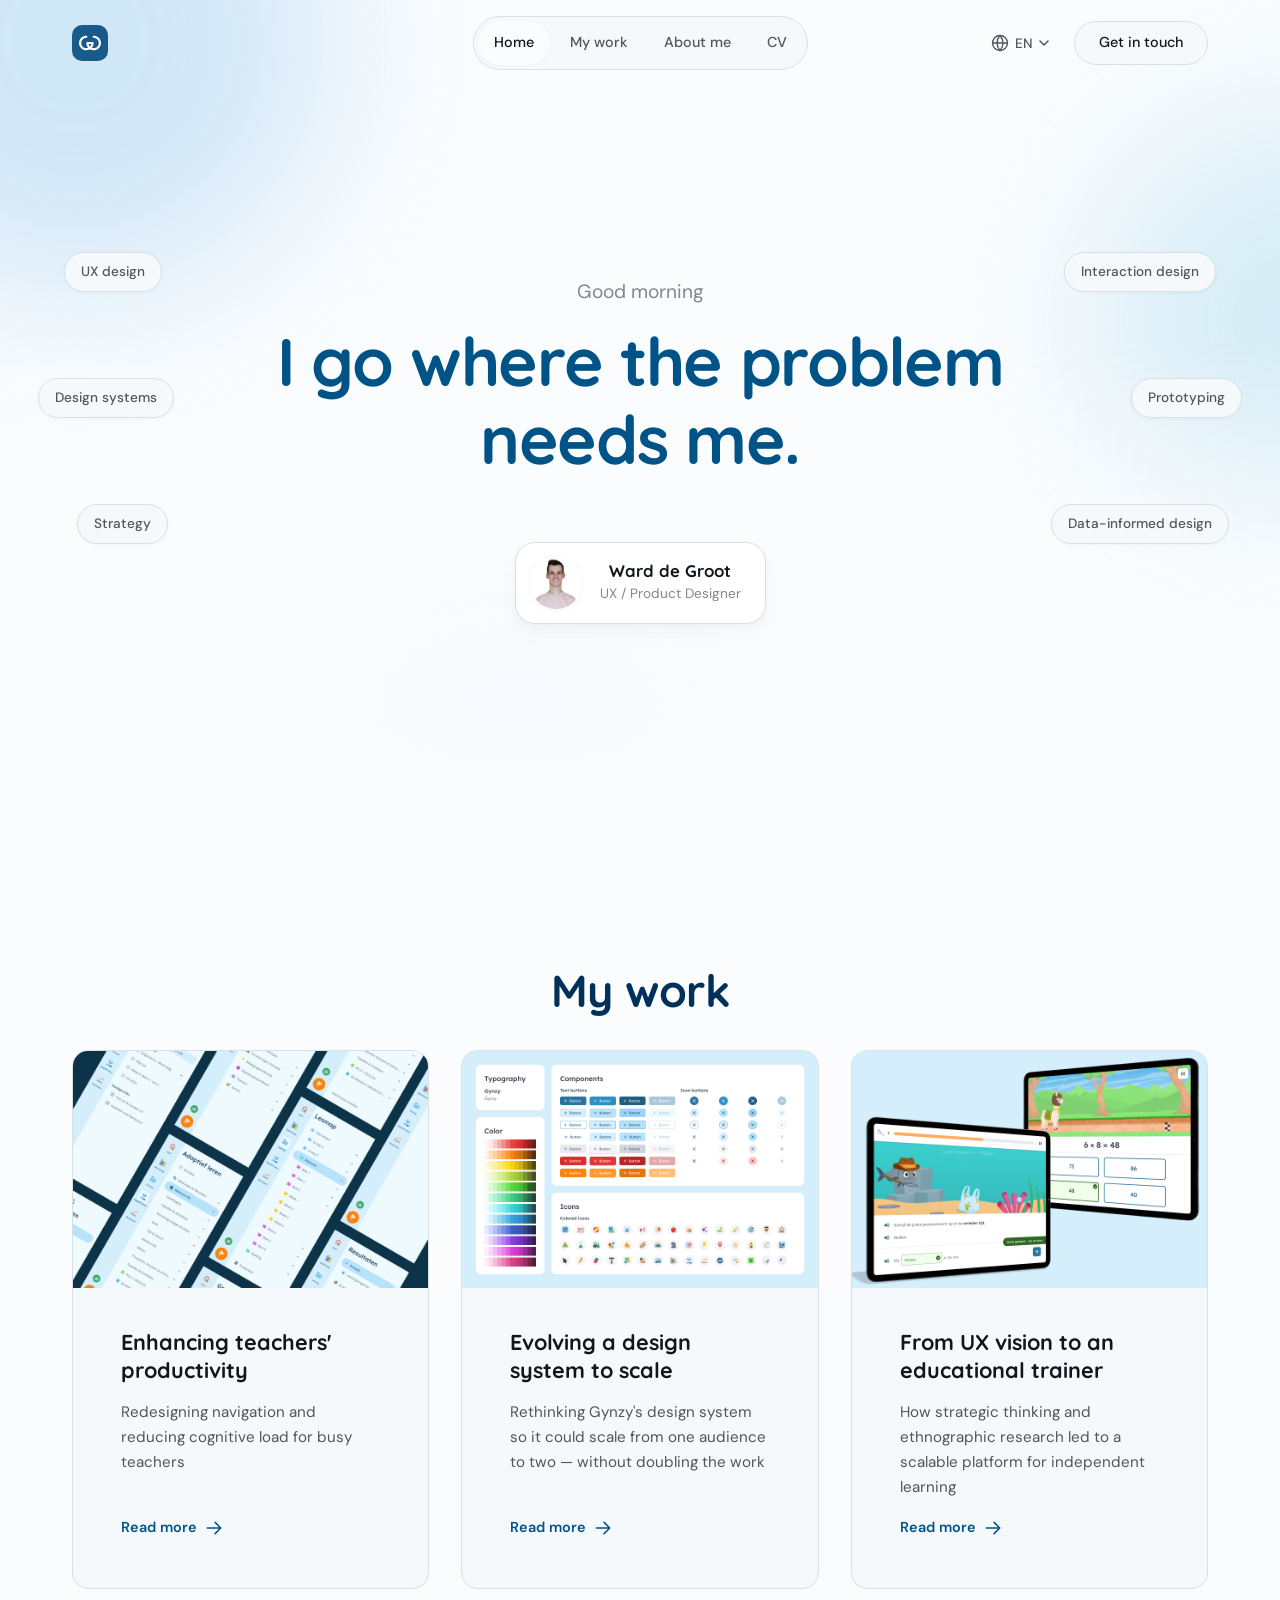
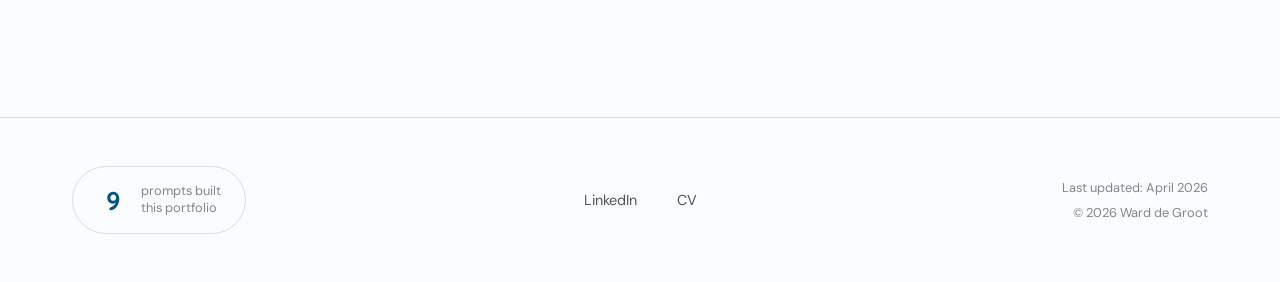
==== commit 3cf3c032: "Add Cloudflare Web Analytics and sitemap.xml Adds cookie-free, privacy-friendly minimal tracking to " ====
--- a/index.html
+++ b/index.html
@@ -99,5 +99,6 @@
   <script src="js/components.js"></script>
   <script src="js/i18n.js"></script>
   <script src="js/main.js"></script>
+  <!-- Cloudflare Web Analytics --><script defer src='https://static.cloudflareinsights.com/beacon.min.js' data-cf-beacon='{"token": "b7b4219062b84fdfabd26b8ac3537e8b"}'></script><!-- End Cloudflare Web Analytics -->
 </body>
 </html>
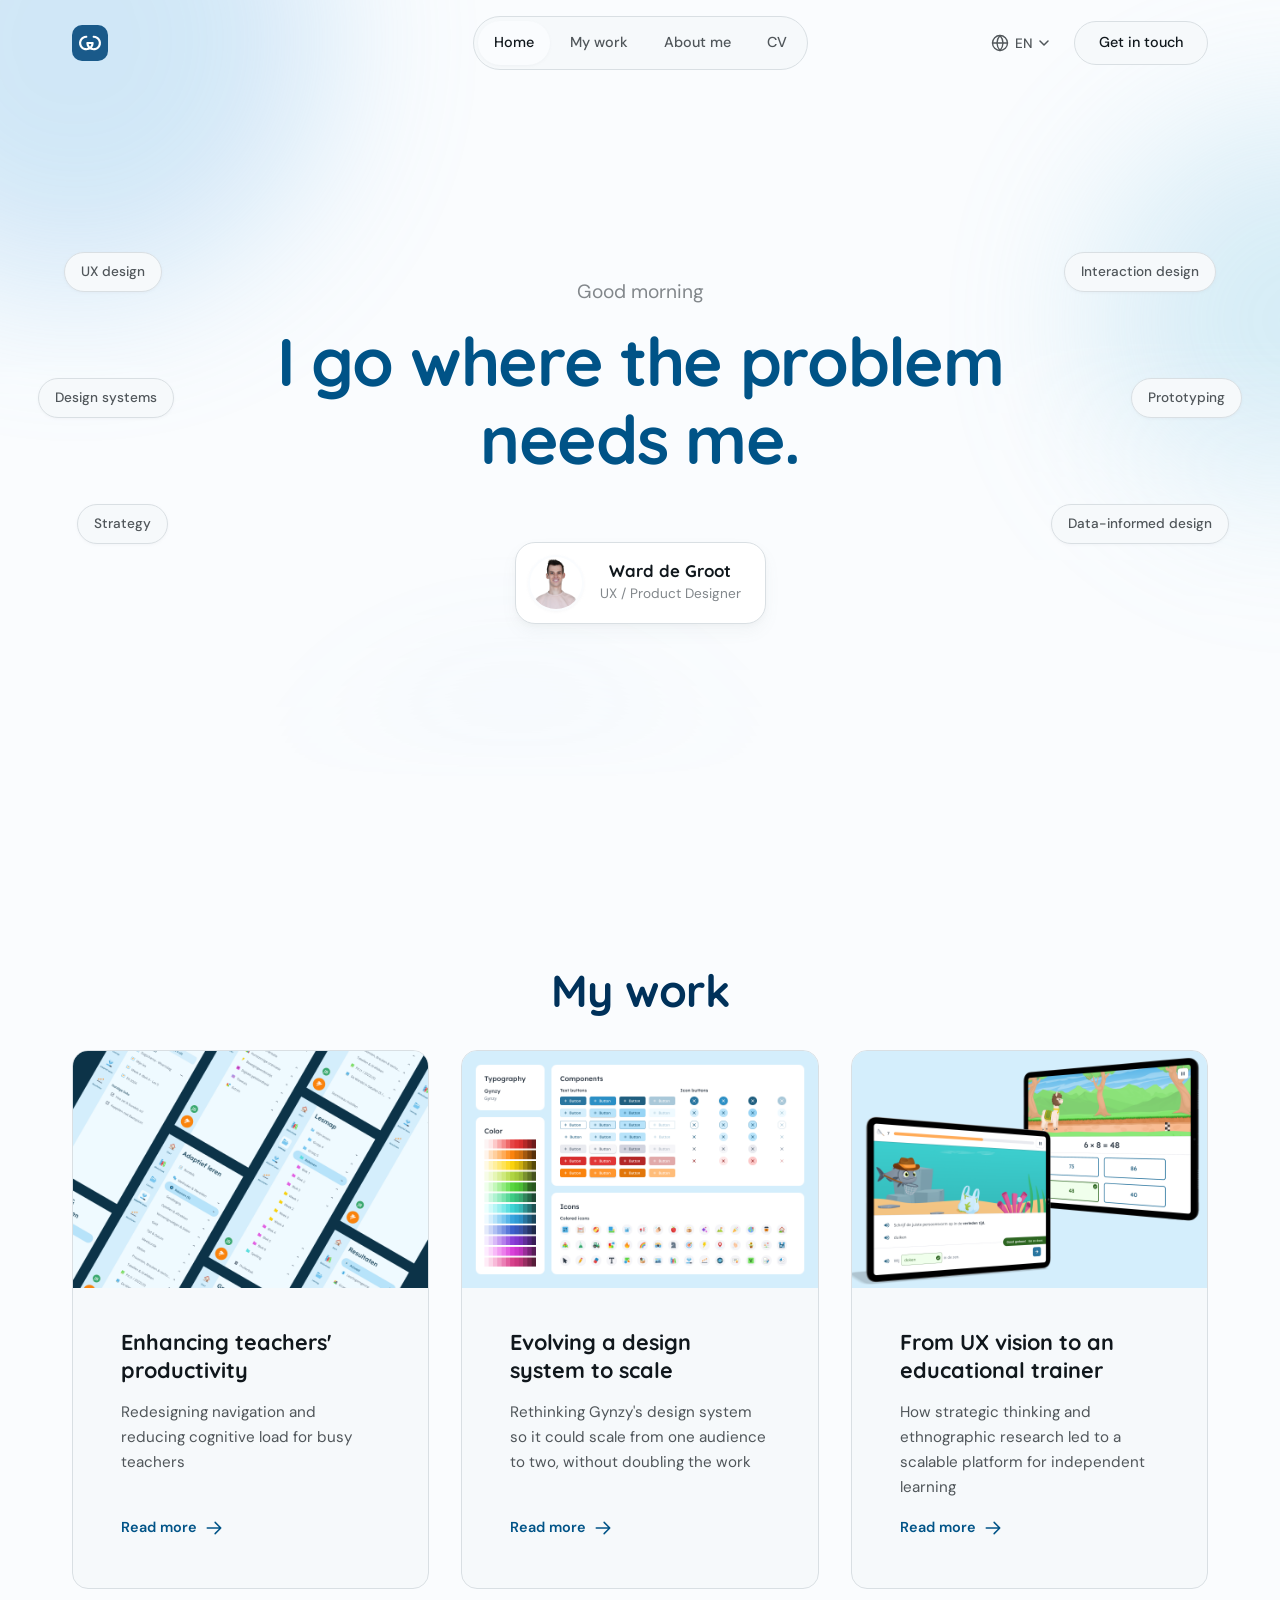
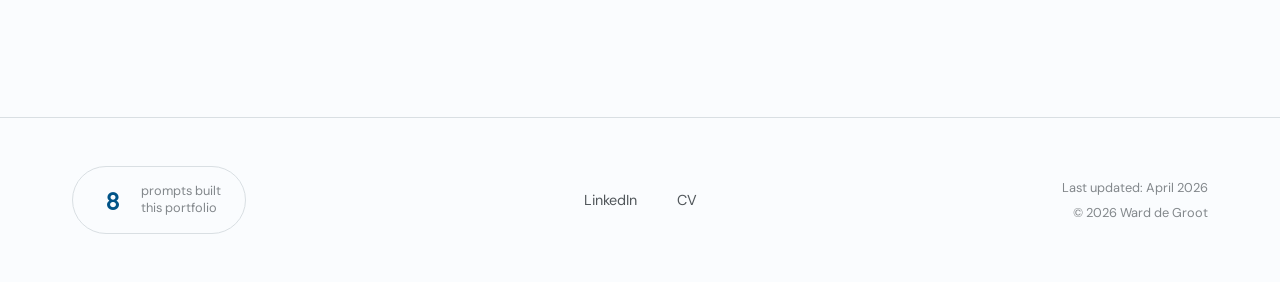
==== commit 8ee693f8: "EN copy: remove em-dashes and sync HTML fallback text Co-Authored-By: Claude Opus 5.5 <noreply@anthr" ====
--- a/index.html
+++ b/index.html
@@ -3,8 +3,8 @@
 <head>
   <meta charset="UTF-8">
   <meta name="viewport" content="width=device-width, initial-scale=1.0">
-  <title>Ward de Groot — UX / Product Designer</title>
-  <meta name="description" content="Portfolio of Ward de Groot — UX / Product Designer who thinks in systems, not just screens.">
+  <title>Ward de Groot | UX / Product Designer</title>
+  <meta name="description" content="Portfolio of Ward de Groot, a UX / Product Designer who thinks in systems, not just screens.">
   <link rel="stylesheet" href="css/style.css">
   <link rel="icon" type="image/svg+xml" href="images/favicon.svg">
 </head>
@@ -72,7 +72,7 @@
             <img src="images/Design system visual.png" alt="Design system revamp">
           </div>
           <h3 class="project-card__title" data-i18n="card.ds.title">Evolving a design system to scale</h3>
-          <p class="project-card__desc" data-i18n="card.ds.desc">Rethinking Gynzy's design system so it could scale from one audience to two — without doubling the work</p>
+          <p class="project-card__desc" data-i18n="card.ds.desc">Rethinking Gynzy's design system so it could scale from one audience to two, without doubling the work</p>
           <span class="project-card__link">
             <span data-i18n="card.readMore">Read more</span>
             <svg xmlns="http://www.w3.org/2000/svg" fill="none" viewBox="0 0 24 24" stroke-width="2" stroke="currentColor"><path stroke-linecap="round" stroke-linejoin="round" d="M13.5 4.5L21 12m0 0l-7.5 7.5M21 12H3"/></svg>
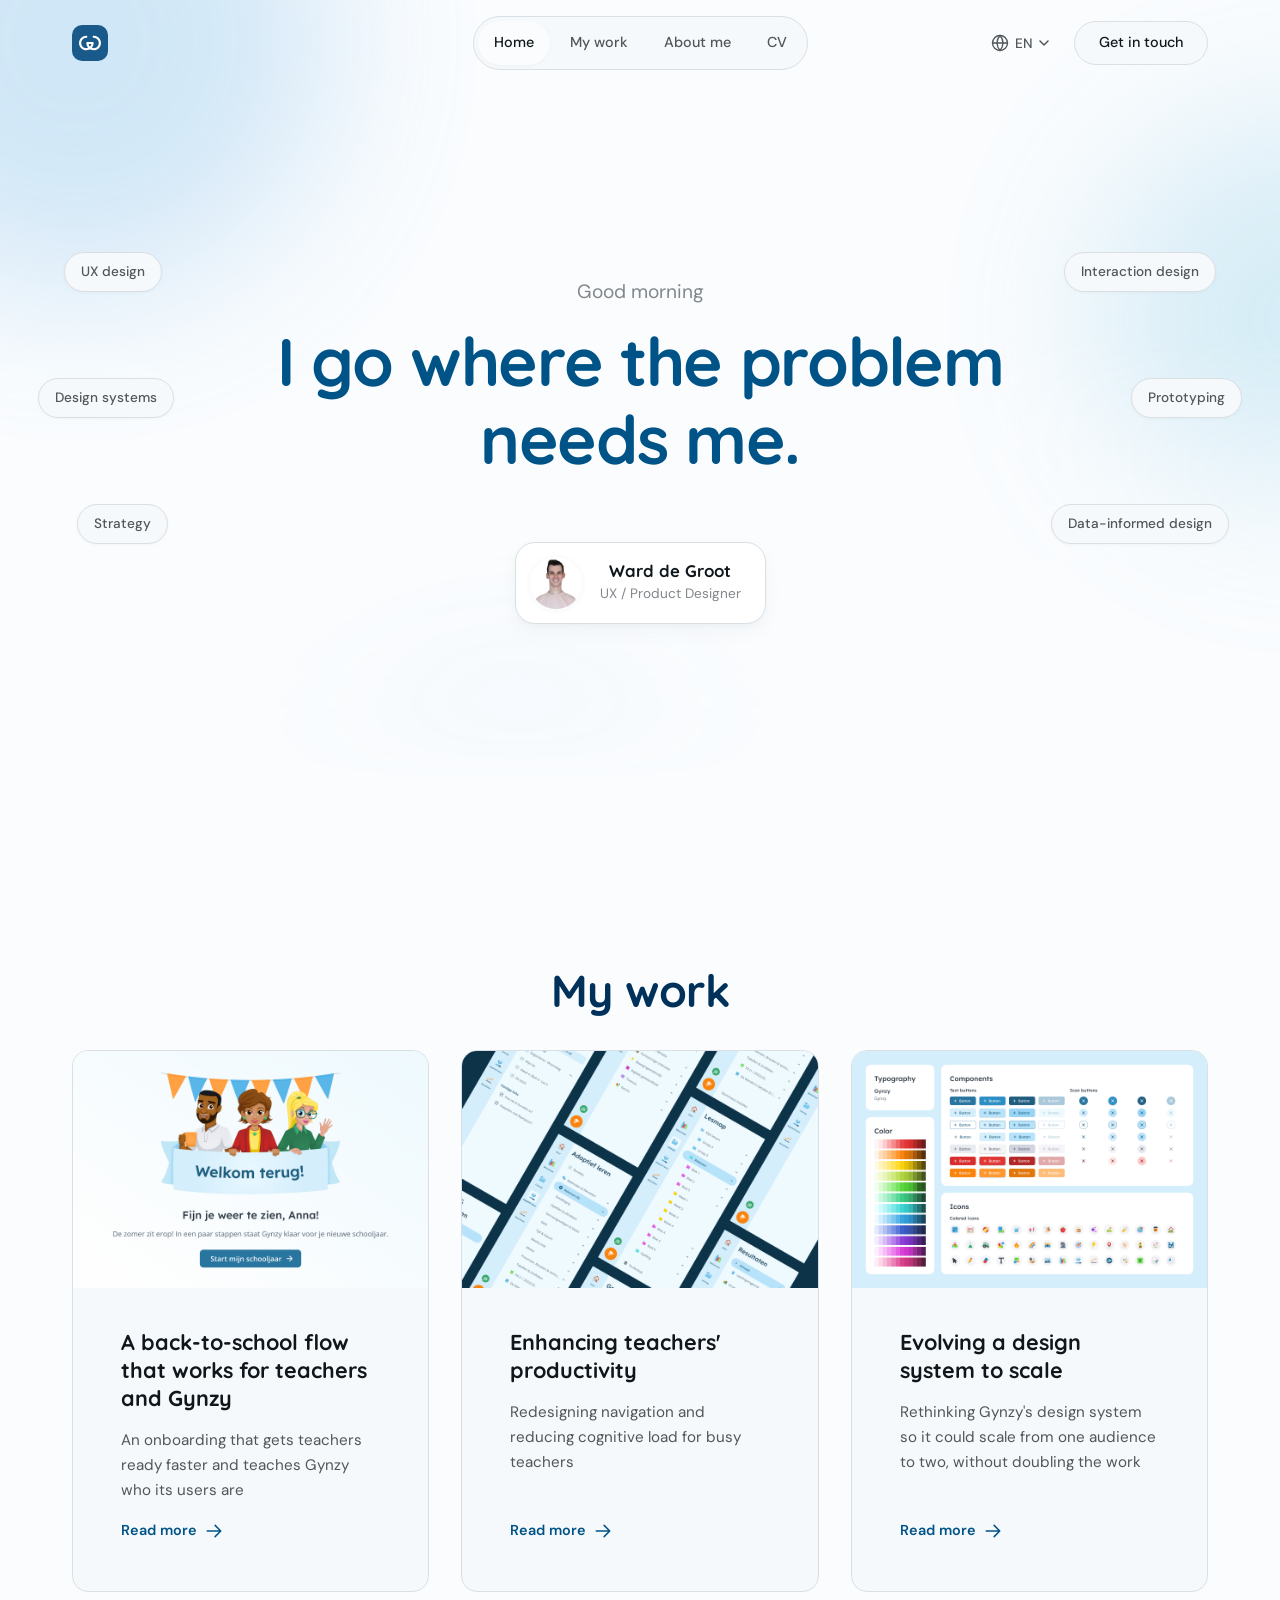
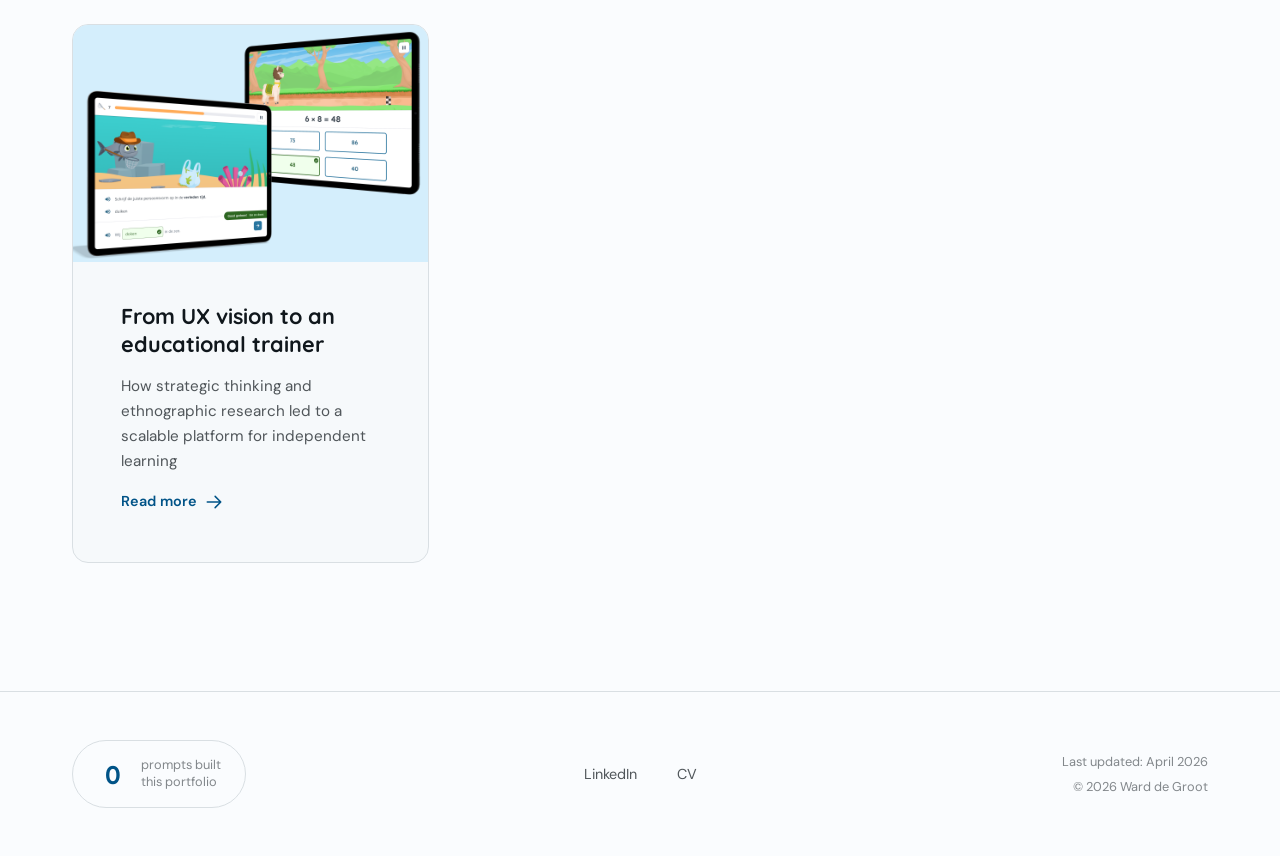
==== commit 1d1de266: "Feature onboarding case first on homepage in 2x2 grid Co-Authored-By: Claude Opus 5.5 <noreply@anthr" ====
--- a/index.html
+++ b/index.html
@@ -54,7 +54,19 @@
     <div class="container">
       <h2 class="reveal" style="text-align: center; margin-bottom: var(--space-8);" data-i18n="home.workHeading">My work</h2>
 
-      <div class="projects-grid reveal-stagger">
+      <div class="projects-grid projects-grid--two reveal-stagger">
+        <a href="projects/onboarding" class="project-card">
+          <div class="project-card__image">
+            <img src="images/Onboarding visual.png" alt="A back-to-school flow that works for teachers and Gynzy">
+          </div>
+          <h3 class="project-card__title" data-i18n="card.onb.title">A back-to-school flow that works for teachers and Gynzy</h3>
+          <p class="project-card__desc" data-i18n="card.onb.desc">An onboarding that gets teachers ready faster and teaches Gynzy who its users are</p>
+          <span class="project-card__link">
+            <span data-i18n="card.readMore">Read more</span>
+            <svg xmlns="http://www.w3.org/2000/svg" fill="none" viewBox="0 0 24 24" stroke-width="2" stroke="currentColor"><path stroke-linecap="round" stroke-linejoin="round" d="M13.5 4.5L21 12m0 0l-7.5 7.5M21 12H3"/></svg>
+          </span>
+        </a>
+
         <a href="projects/navigation" class="project-card">
           <div class="project-card__image">
             <img src="images/Secondary navigation visual.png" alt="Enhancing teachers' productivity">
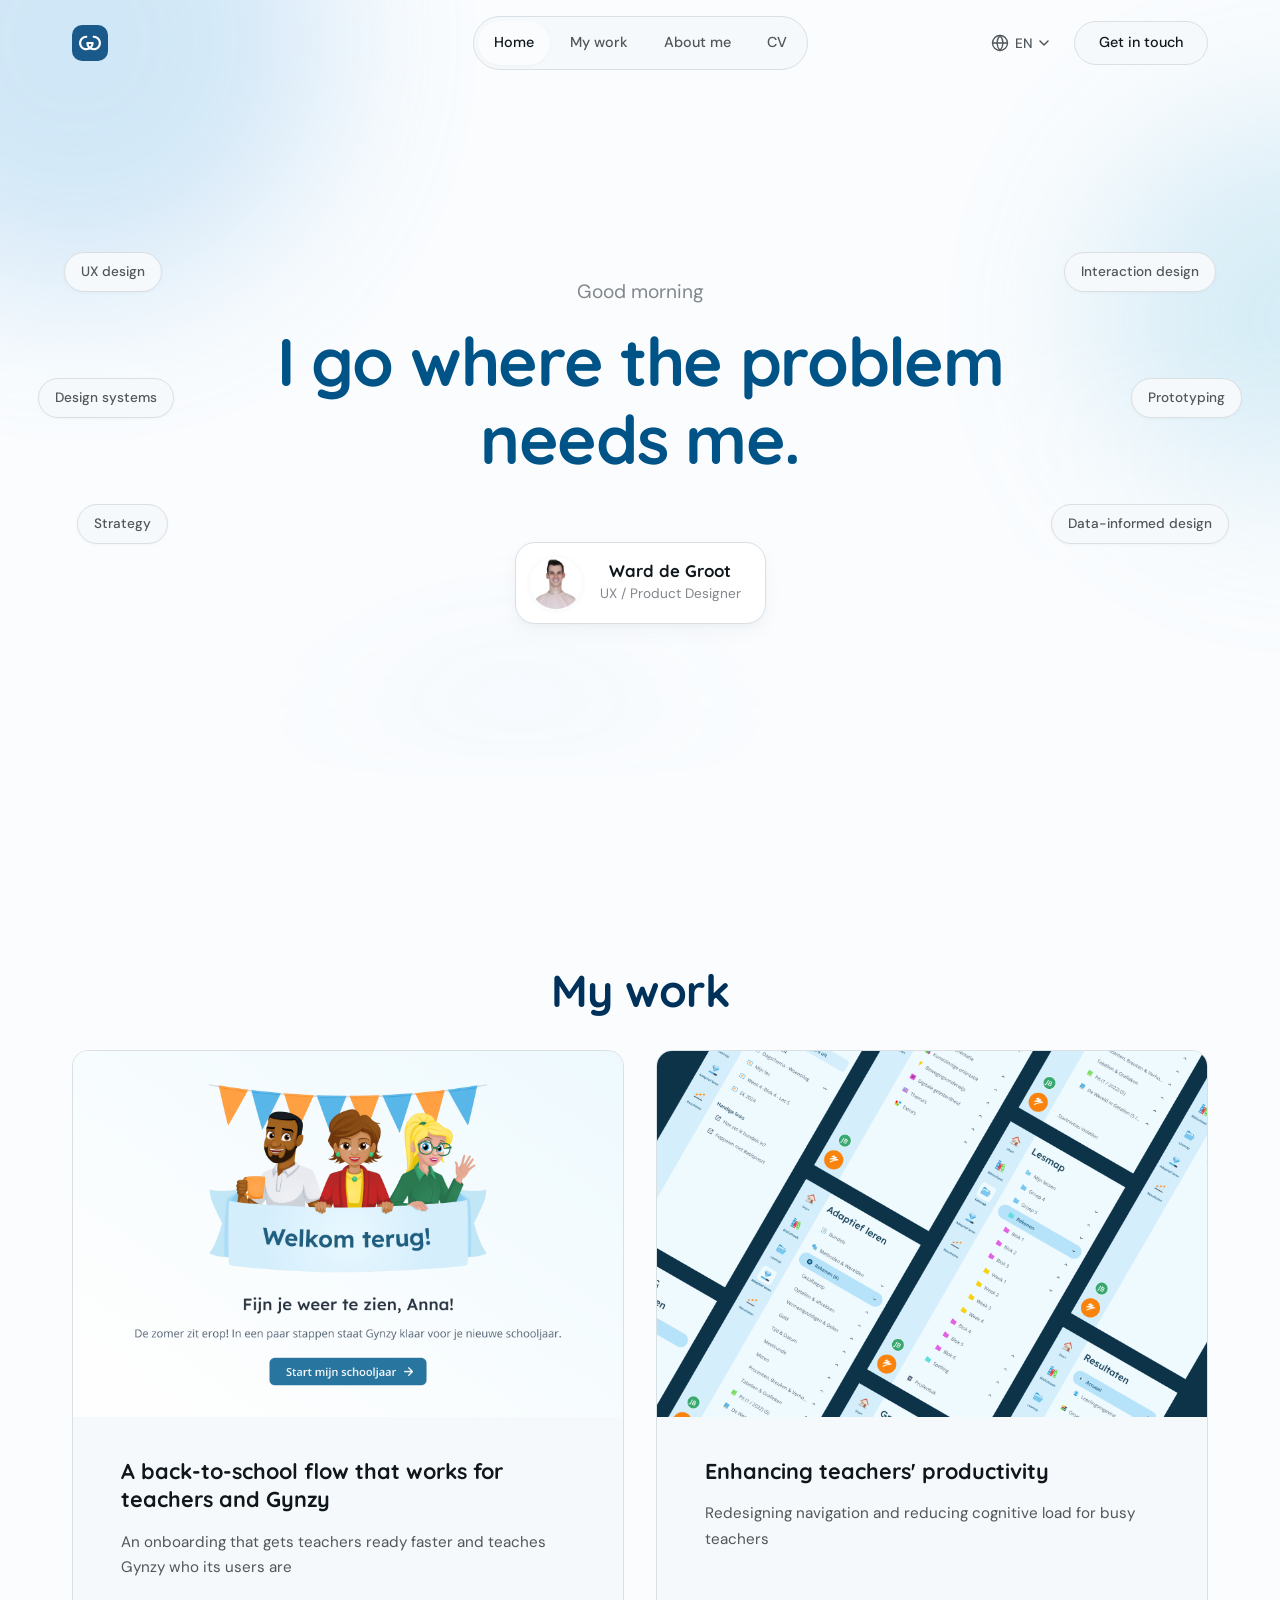
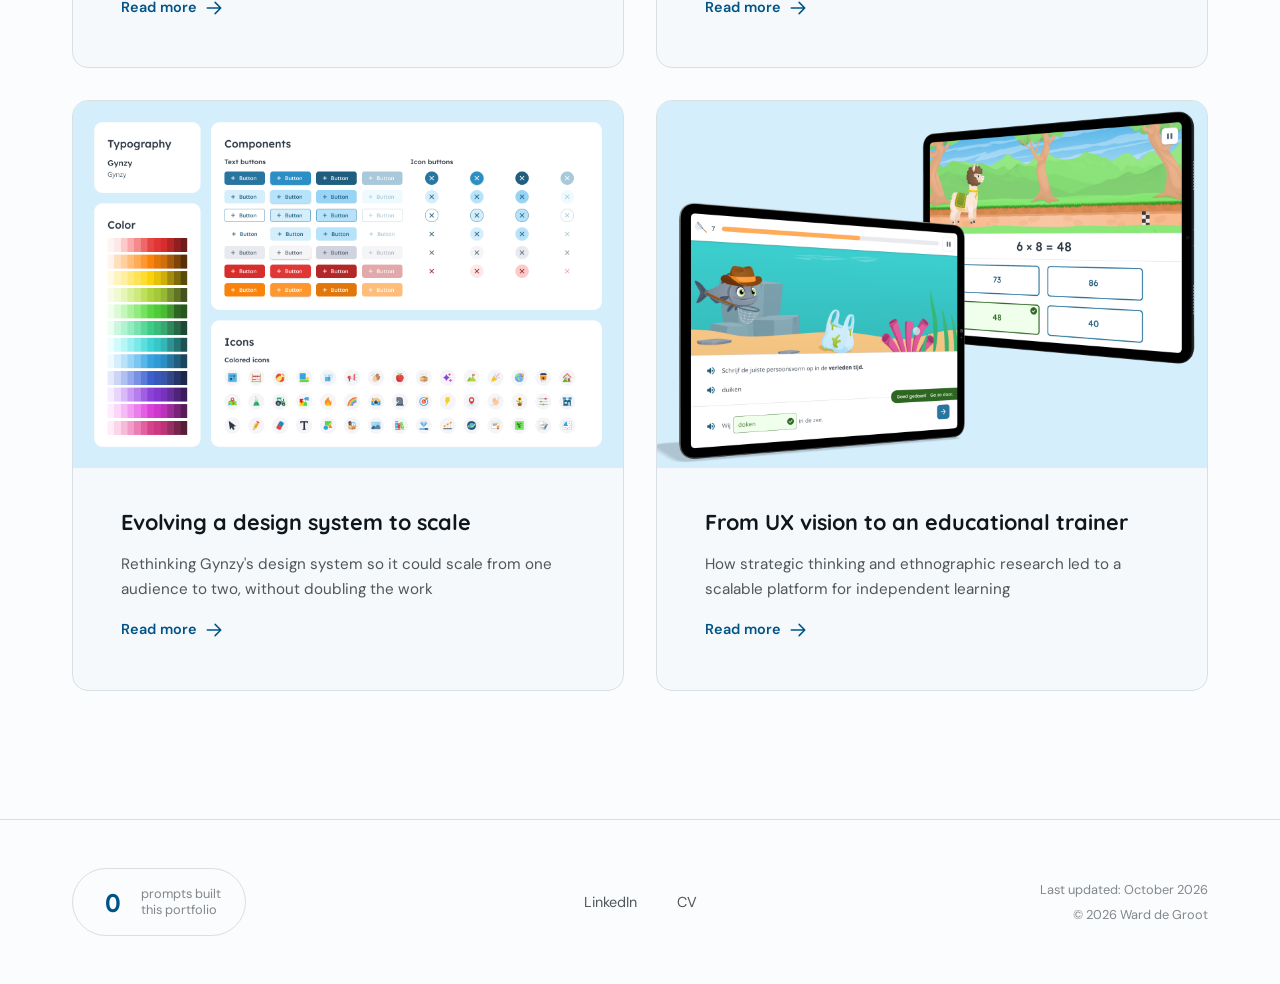
==== commit 93784cba: "Add Open Graph, Twitter card and canonical meta tags Co-Authored-By: Claude Opus 5.5 <noreply@anthro" ====
--- a/index.html
+++ b/index.html
@@ -5,6 +5,20 @@
   <meta name="viewport" content="width=device-width, initial-scale=1.0">
   <title>Ward de Groot | UX / Product Designer</title>
   <meta name="description" content="Portfolio of Ward de Groot, a UX / Product Designer who thinks in systems, not just screens.">
+  <link rel="canonical" href="https://warddegroot.nl/">
+  <meta property="og:type" content="website">
+  <meta property="og:site_name" content="Ward de Groot">
+  <meta property="og:title" content="Ward de Groot | UX / Product Designer">
+  <meta property="og:description" content="Portfolio of Ward de Groot, a UX / Product Designer who thinks in systems, not just screens.">
+  <meta property="og:url" content="https://warddegroot.nl/">
+  <meta property="og:image" content="https://warddegroot.nl/images/og/og-home.png">
+  <meta property="og:image:width" content="1200">
+  <meta property="og:image:height" content="630">
+  <meta property="og:image:alt" content="Ward de Groot | UX / Product Designer">
+  <meta name="twitter:card" content="summary_large_image">
+  <meta name="twitter:title" content="Ward de Groot | UX / Product Designer">
+  <meta name="twitter:description" content="Portfolio of Ward de Groot, a UX / Product Designer who thinks in systems, not just screens.">
+  <meta name="twitter:image" content="https://warddegroot.nl/images/og/og-home.png">
   <link rel="stylesheet" href="css/style.css">
   <link rel="icon" type="image/svg+xml" href="images/favicon.svg">
 </head>
--- a/css/style.css
+++ b/css/style.css
@@ -600,6 +600,16 @@
   display: grid;
   grid-template-columns: repeat(auto-fill, minmax(340px, 1fr));
   gap: var(--space-8);
+}
+
+.projects-grid--two {
+  grid-template-columns: repeat(2, minmax(0, 1fr));
+}
+
+@media (max-width: 768px) {
+  .projects-grid--two {
+    grid-template-columns: 1fr;
+  }
 }
 
 .project-card {
@@ -1622,3 +1632,201 @@
     font-size: 2rem;
   }
 }
+
+/* --- Case: key stats row --- */
+.case-stats {
+  display: grid;
+  grid-template-columns: repeat(4, minmax(0, 1fr));
+  gap: var(--space-4);
+  margin-top: var(--space-8);
+  margin-bottom: var(--space-12);
+}
+
+.case-stats__item {
+  background: var(--color-surface-raised);
+  border: 1px solid var(--color-border);
+  border-radius: var(--radius-lg);
+  padding: var(--space-6);
+}
+
+.case-stats__number {
+  display: block;
+  font-family: var(--font-heading);
+  font-weight: 700;
+  font-size: clamp(1.6rem, 2.6vw, 2.2rem);
+  line-height: 1.1;
+  color: var(--color-primary);
+  font-variant-numeric: tabular-nums;
+}
+
+.case-stats__label {
+  display: block;
+  margin-top: var(--space-2);
+  font-size: 0.9rem;
+  line-height: 1.4;
+  color: var(--color-text-secondary);
+}
+
+@media (max-width: 768px) {
+  .case-stats {
+    grid-template-columns: repeat(2, minmax(0, 1fr));
+  }
+}
+
+/* --- Case: flow diagram --- */
+.flow-diagram {
+  margin: var(--space-8) 0;
+  display: flex;
+  flex-direction: column;
+  align-items: stretch;
+}
+
+.flow-diagram__row {
+  display: grid;
+  grid-template-columns: 2.5rem 1fr;
+  gap: var(--space-4);
+  align-items: start;
+}
+
+.flow-diagram__badge {
+  width: 2.5rem;
+  height: 2.5rem;
+  border-radius: var(--radius-full);
+  display: grid;
+  place-items: center;
+  font-family: var(--font-heading);
+  font-weight: 700;
+  background: var(--color-primary);
+  color: oklch(99% 0.003 240);
+}
+
+.flow-diagram__badge--muted {
+  background: var(--color-bg-subtle);
+  color: var(--color-primary);
+  border: 1px solid var(--color-border);
+}
+
+.flow-diagram__card {
+  background: var(--color-surface-raised);
+  border: 1px solid var(--color-border);
+  border-radius: var(--radius-md);
+  padding: var(--space-3) var(--space-4);
+}
+
+.flow-diagram__card strong {
+  display: block;
+  color: var(--color-text);
+}
+
+.flow-diagram__card span {
+  display: block;
+  font-size: 0.85rem;
+  color: var(--color-text-secondary);
+  margin-top: 2px;
+}
+
+.flow-diagram__condition {
+  display: inline-block;
+  margin-top: var(--space-2);
+  font-size: 0.75rem;
+  font-weight: 600;
+  letter-spacing: 0.02em;
+  color: var(--color-primary);
+  background: oklch(95% 0.02 240 / 0.6);
+  border-radius: var(--radius-full);
+  padding: 2px var(--space-3);
+}
+
+.flow-diagram__options {
+  display: grid;
+  grid-template-columns: repeat(3, minmax(0, 1fr));
+  gap: var(--space-3);
+}
+
+.flow-diagram__option {
+  background: var(--color-surface-raised);
+  border: 1px solid var(--color-border);
+  border-radius: var(--radius-md);
+  padding: var(--space-3) var(--space-4);
+}
+
+.flow-diagram__option-title {
+  display: block;
+  font-size: 0.75rem;
+  font-weight: 600;
+  text-transform: uppercase;
+  letter-spacing: 0.04em;
+  color: var(--color-text-muted);
+  margin-bottom: var(--space-2);
+}
+
+.flow-diagram__option strong {
+  display: block;
+  color: var(--color-text);
+}
+
+.flow-diagram__option span {
+  display: block;
+  font-size: 0.85rem;
+  color: var(--color-text-secondary);
+  margin-top: 2px;
+}
+
+.flow-diagram__option--out {
+  border-style: dashed;
+  background: transparent;
+}
+
+.flow-diagram__option--out strong {
+  color: var(--color-text-muted);
+}
+
+.flow-diagram__connector {
+  width: 2.5rem;
+  display: flex;
+  justify-content: center;
+}
+
+.flow-diagram__connector::before {
+  content: "";
+  width: 2px;
+  height: var(--space-6);
+  background: var(--color-border-hover);
+}
+
+@media (max-width: 768px) {
+  .flow-diagram__options {
+    grid-template-columns: 1fr;
+  }
+}
+
+.flow-diagram__card .flow-diagram__condition {
+  display: inline-block;
+  margin-top: var(--space-2);
+  font-size: 0.75rem;
+  color: var(--color-primary);
+}
+
+/* Flow diagram: continuous connector line */
+.flow-diagram__row {
+  position: relative;
+}
+
+.flow-diagram__row::before {
+  content: "";
+  position: absolute;
+  left: calc(1.25rem - 1px);
+  top: 2.5rem;
+  bottom: 0;
+  width: 2px;
+  background: var(--color-border-hover);
+}
+
+.flow-diagram__row:last-child::before {
+  display: none;
+}
+
+.flow-diagram__badge {
+  position: relative;
+  z-index: 1;
+}
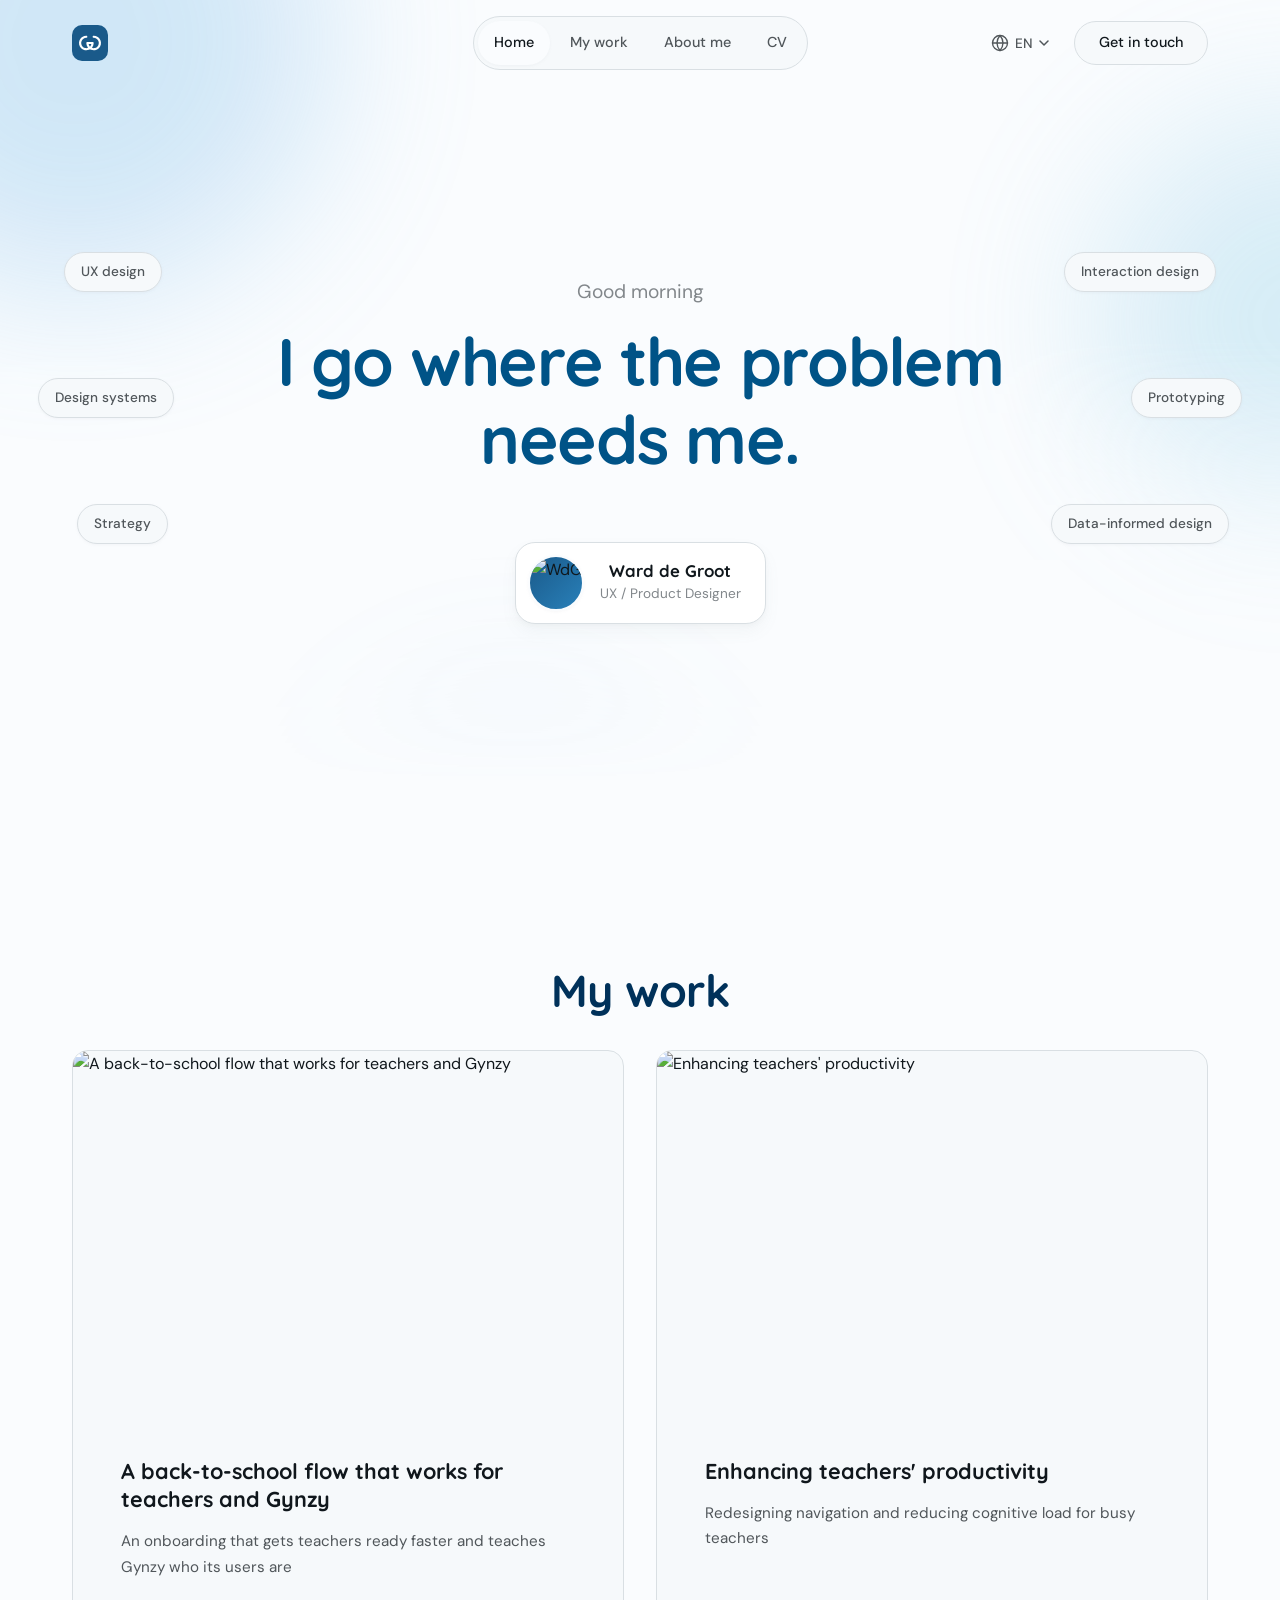
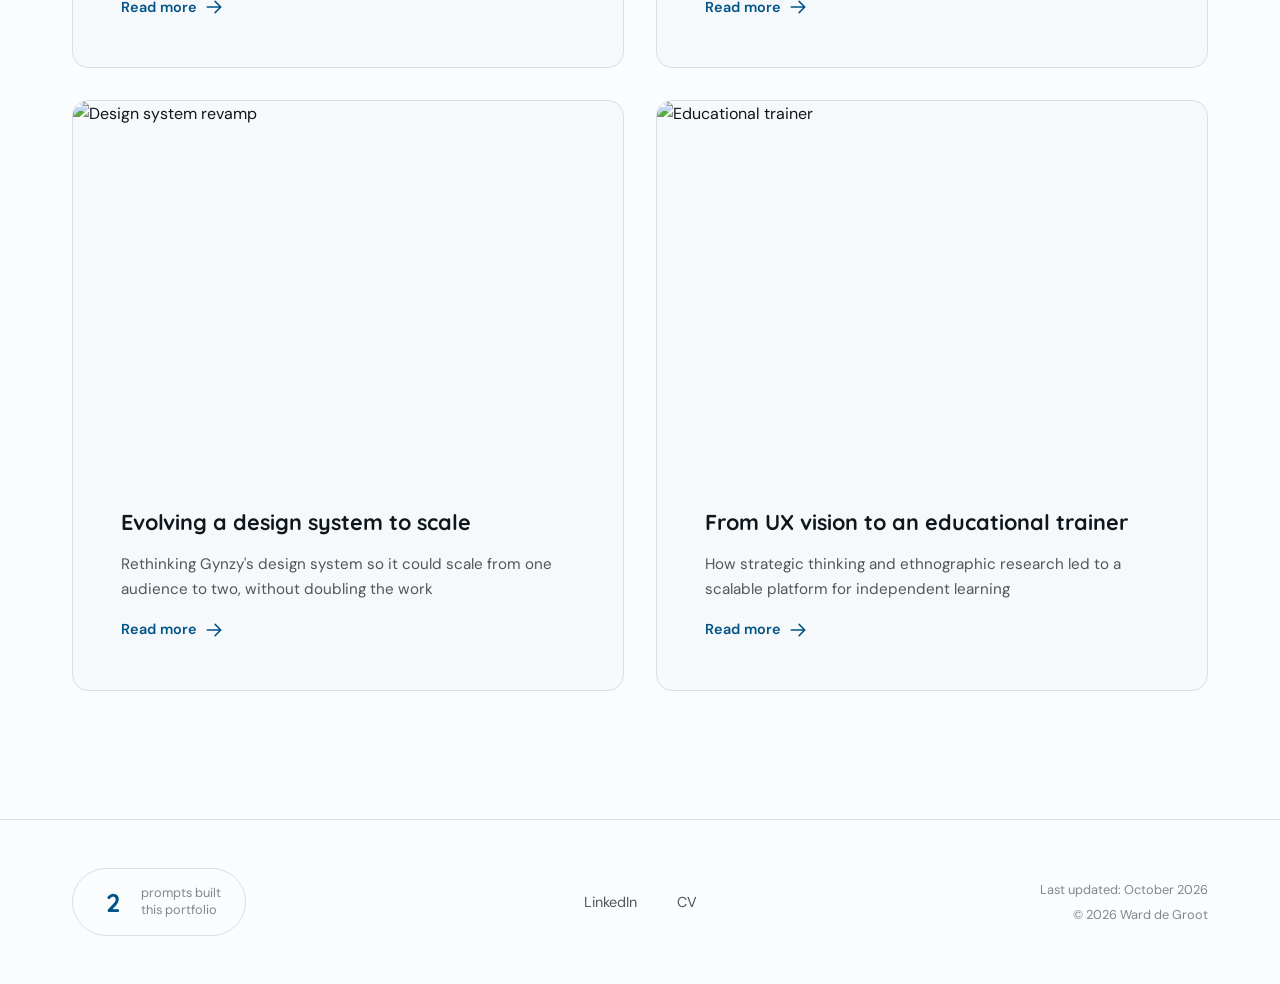
==== commit 2e034b14: "Use optimized media, add lazy loading and image dimensions Co-Authored-By: Claude Opus 5.5 <noreply@" ====
--- a/index.html
+++ b/index.html
@@ -54,7 +54,7 @@
     </h1>
 
     <div class="hero__card">
-      <img src="images/avatar.jpg" alt="Ward de Groot" class="hero__avatar"
+      <img width="224" height="224" src="images/web/avatar.webp" alt="Ward de Groot" class="hero__avatar"
            onerror="this.style.background='linear-gradient(135deg,#1a5a8a,#2980b9)';this.alt='WdG'">
       <div class="hero__card-text">
         <h3 data-i18n="home.heroCard.name">Ward de Groot</h3>
@@ -71,7 +71,7 @@
       <div class="projects-grid projects-grid--two reveal-stagger">
         <a href="projects/onboarding" class="project-card">
           <div class="project-card__image">
-            <img src="images/Onboarding visual.png" alt="A back-to-school flow that works for teachers and Gynzy">
+            <img loading="lazy" decoding="async" width="2000" height="1333" src="images/web/Onboarding visual.webp" alt="A back-to-school flow that works for teachers and Gynzy">
           </div>
           <h3 class="project-card__title" data-i18n="card.onb.title">A back-to-school flow that works for teachers and Gynzy</h3>
           <p class="project-card__desc" data-i18n="card.onb.desc">An onboarding that gets teachers ready faster and teaches Gynzy who its users are</p>
@@ -83,7 +83,7 @@
 
         <a href="projects/navigation" class="project-card">
           <div class="project-card__image">
-            <img src="images/Secondary navigation visual.png" alt="Enhancing teachers' productivity">
+            <img loading="lazy" decoding="async" width="2000" height="1333" src="images/web/Secondary navigation visual.webp" alt="Enhancing teachers' productivity">
           </div>
           <h3 class="project-card__title" data-i18n="card.nav.title">Enhancing teachers' productivity</h3>
           <p class="project-card__desc" data-i18n="card.nav.desc">Redesigning navigation and reducing cognitive load for busy teachers</p>
@@ -95,7 +95,7 @@
 
         <a href="projects/design-system" class="project-card">
           <div class="project-card__image">
-            <img src="images/Design system visual.png" alt="Design system revamp">
+            <img loading="lazy" decoding="async" width="2000" height="1333" src="images/web/Design system visual.webp" alt="Design system revamp">
           </div>
           <h3 class="project-card__title" data-i18n="card.ds.title">Evolving a design system to scale</h3>
           <p class="project-card__desc" data-i18n="card.ds.desc">Rethinking Gynzy's design system so it could scale from one audience to two, without doubling the work</p>
@@ -107,7 +107,7 @@
 
         <a href="projects/trainer" class="project-card">
           <div class="project-card__image">
-            <img src="images/Trainer visual.png" alt="Educational trainer">
+            <img loading="lazy" decoding="async" width="2000" height="1333" src="images/web/Trainer visual.webp" alt="Educational trainer">
           </div>
           <h3 class="project-card__title" data-i18n="card.trainer.title">From UX vision to an educational trainer</h3>
           <p class="project-card__desc" data-i18n="card.trainer.desc">How strategic thinking and ethnographic research led to a scalable platform for independent learning</p>
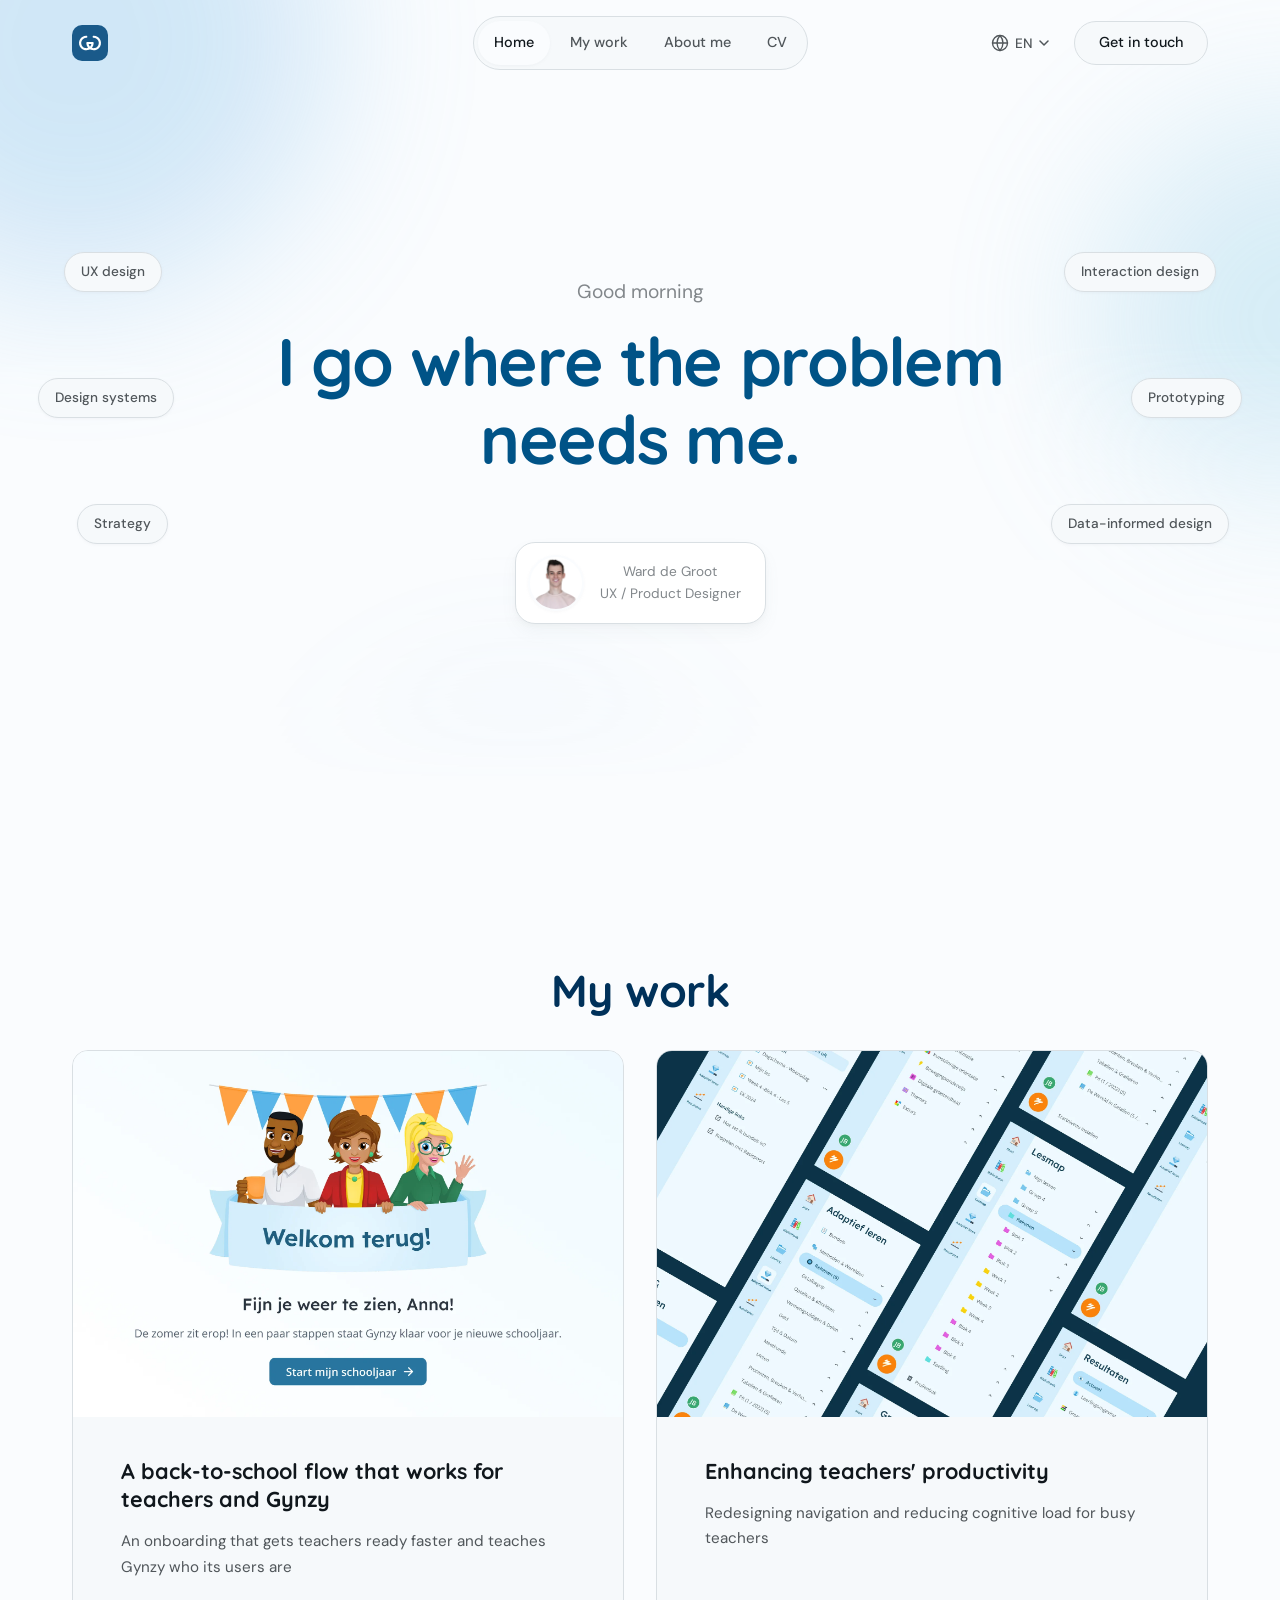
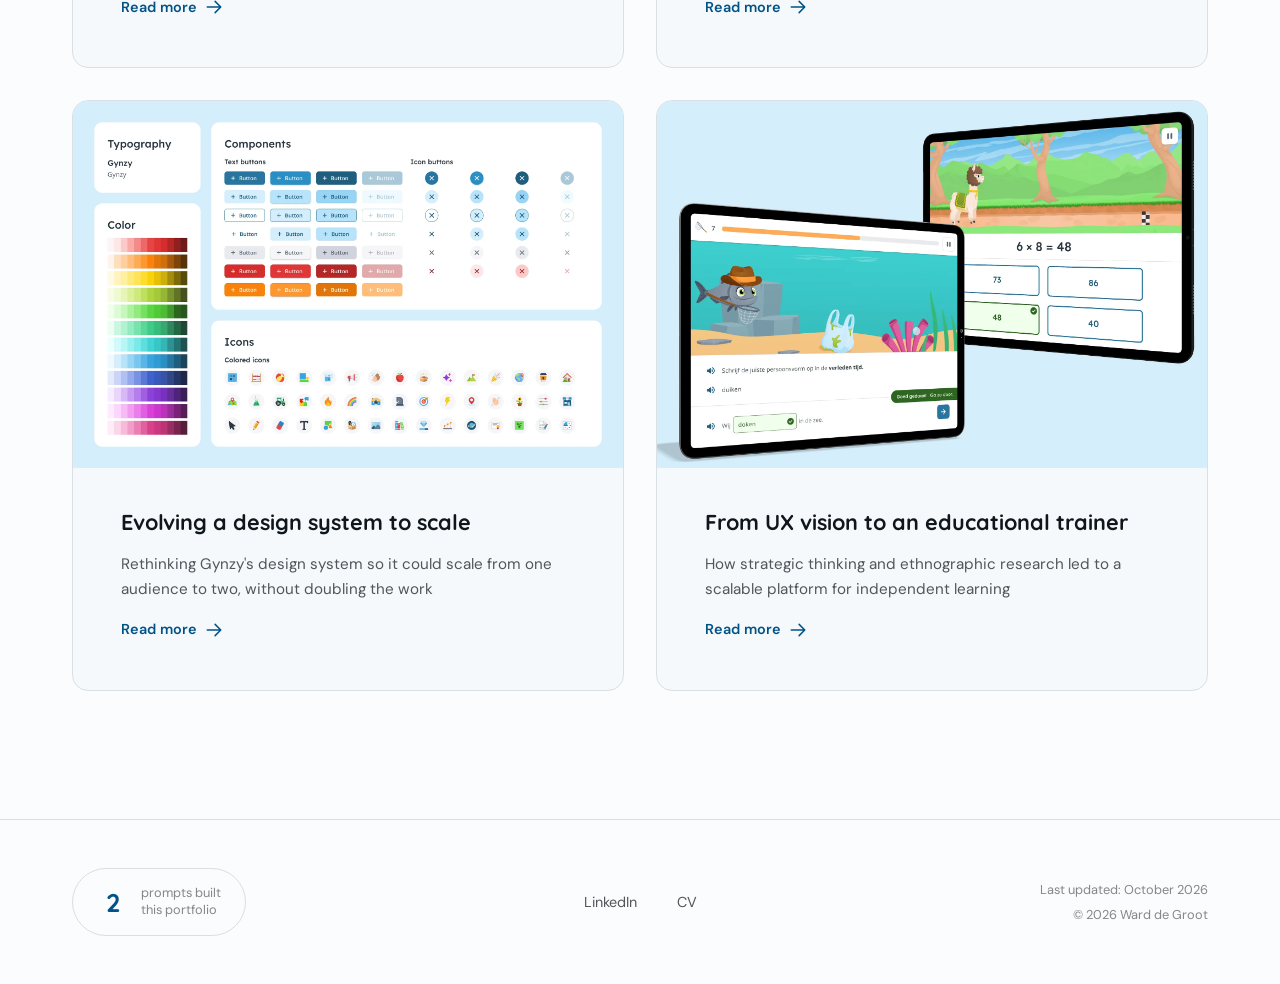
==== commit 4201d4aa: "A11y: main landmark, heading order, iframe title, remove invalid list role Co-Authored-By: Claude Op" ====
--- a/index.html
+++ b/index.html
@@ -26,6 +26,8 @@
 
 
   <div id="site-nav"></div>
+
+  <main id="main">
 
   <!-- Hero -->
   <section class="hero">
@@ -57,7 +59,7 @@
       <img width="224" height="224" src="images/web/avatar.webp" alt="Ward de Groot" class="hero__avatar"
            onerror="this.style.background='linear-gradient(135deg,#1a5a8a,#2980b9)';this.alt='WdG'">
       <div class="hero__card-text">
-        <h3 data-i18n="home.heroCard.name">Ward de Groot</h3>
+        <p class="hero__card-name" data-i18n="home.heroCard.name">Ward de Groot</p>
         <p data-i18n="home.heroCard.role">UX / Product Designer</p>
       </div>
     </div>
@@ -120,6 +122,8 @@
     </div>
   </section>
 
+  </main>
+
   <div id="site-footer"></div>
 
   <script src="js/components.js"></script>
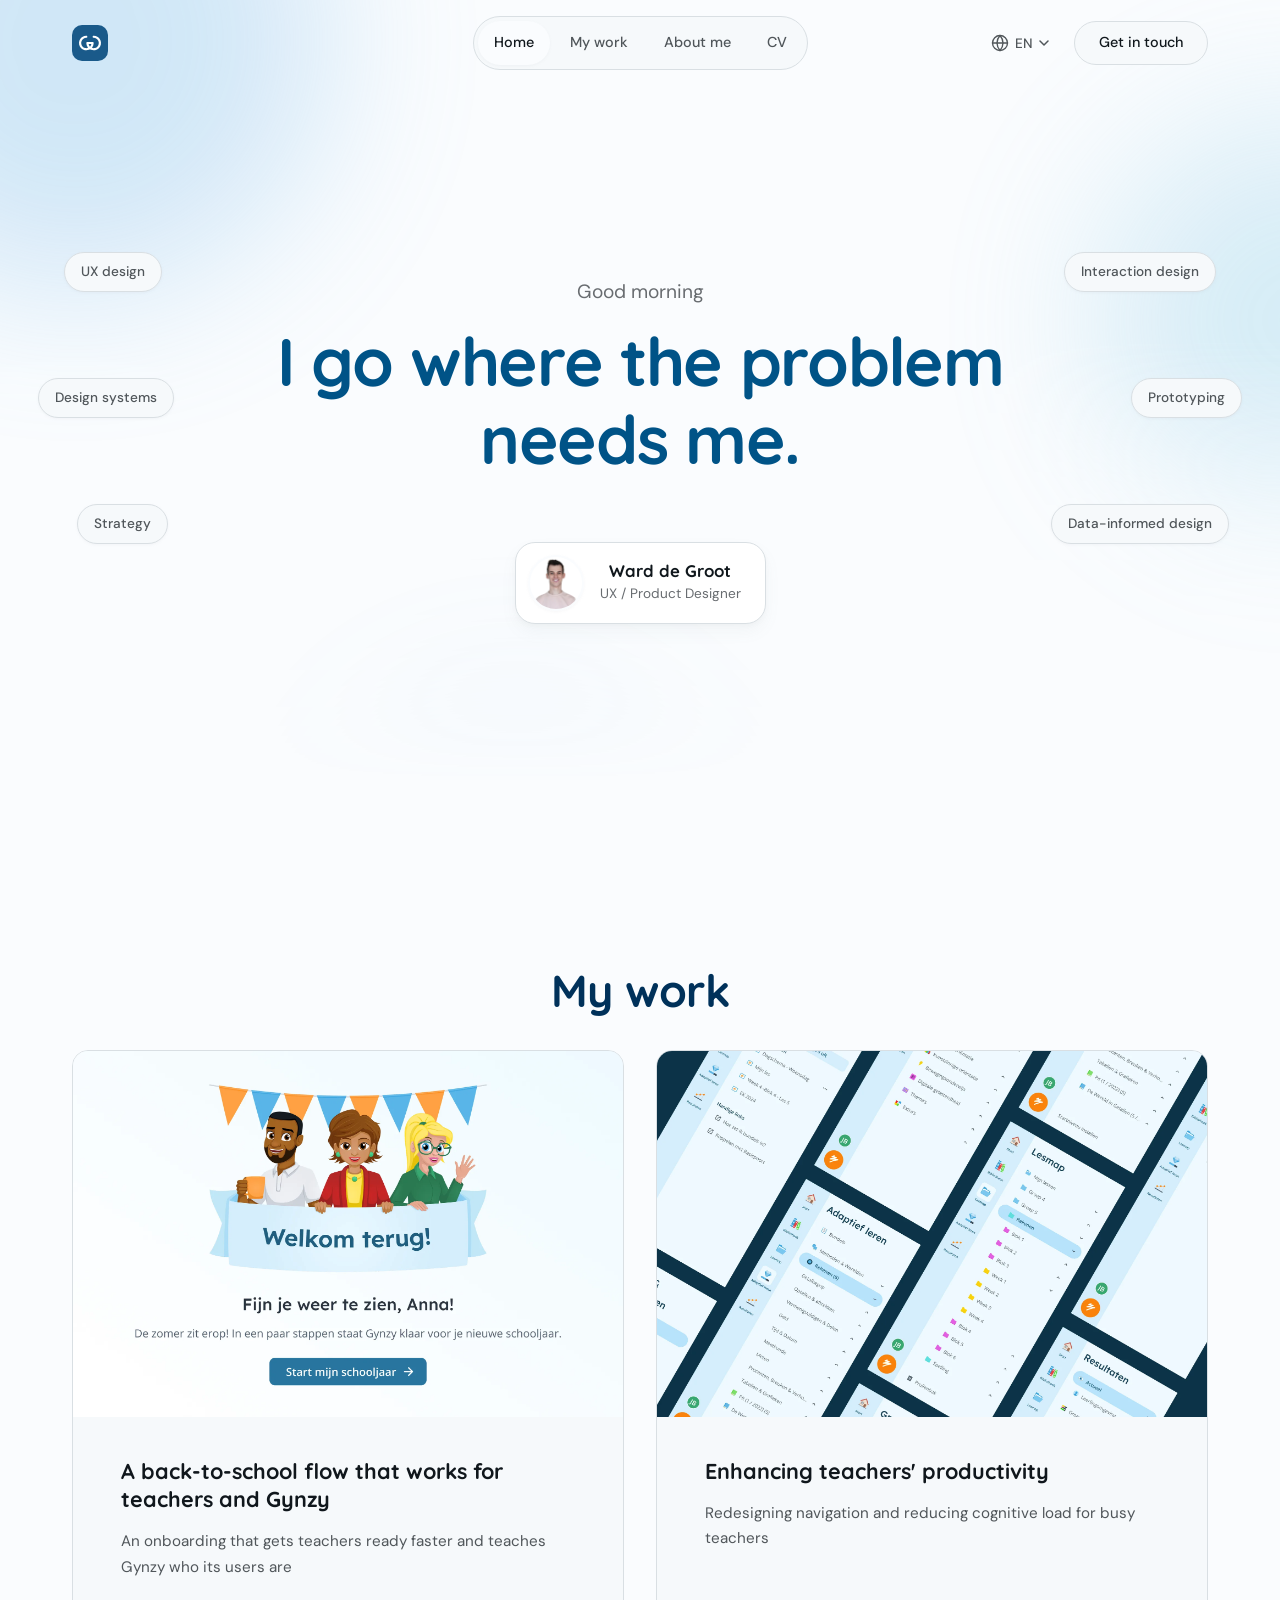
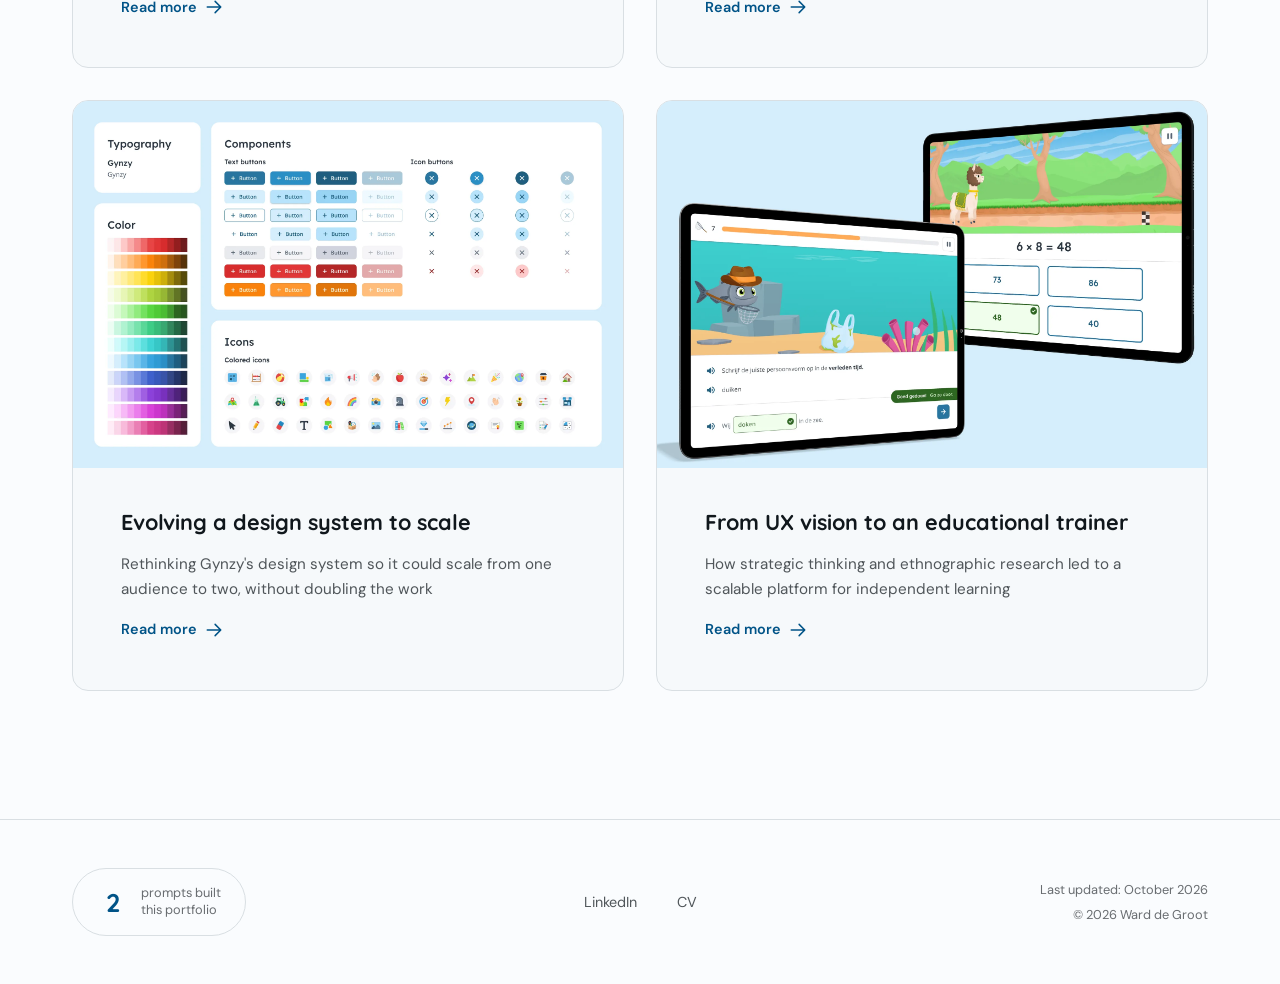
==== commit fc04a8d9: "Use a single, simple Open Graph image for all pages Co-Authored-By: Claude Opus 5.5 <noreply@anthrop" ====
--- a/index.html
+++ b/index.html
@@ -11,14 +11,14 @@
   <meta property="og:title" content="Ward de Groot | UX / Product Designer">
   <meta property="og:description" content="Portfolio of Ward de Groot, a UX / Product Designer who thinks in systems, not just screens.">
   <meta property="og:url" content="https://warddegroot.nl/">
-  <meta property="og:image" content="https://warddegroot.nl/images/og/og-home.png">
+  <meta property="og:image" content="https://warddegroot.nl/images/og/og.png">
   <meta property="og:image:width" content="1200">
   <meta property="og:image:height" content="630">
-  <meta property="og:image:alt" content="Ward de Groot | UX / Product Designer">
+  <meta property="og:image:alt" content="Ward de Groot, UX / Product Designer">
   <meta name="twitter:card" content="summary_large_image">
   <meta name="twitter:title" content="Ward de Groot | UX / Product Designer">
   <meta name="twitter:description" content="Portfolio of Ward de Groot, a UX / Product Designer who thinks in systems, not just screens.">
-  <meta name="twitter:image" content="https://warddegroot.nl/images/og/og-home.png">
+  <meta name="twitter:image" content="https://warddegroot.nl/images/og/og.png">
   <link rel="stylesheet" href="css/style.css">
   <link rel="icon" type="image/svg+xml" href="images/favicon.svg">
 </head>
--- a/css/style.css
+++ b/css/style.css
@@ -15,7 +15,7 @@
   --color-primary-light: oklch(55% 0.13 240);
   --color-text: oklch(20% 0.015 240);
   --color-text-secondary: oklch(45% 0.01 240);
-  --color-text-muted: oklch(62% 0.008 240);
+  --color-text-muted: oklch(53% 0.008 240);
   --color-bg: oklch(99% 0.003 240);
   --color-bg-subtle: oklch(97% 0.005 240);
   --color-border: oklch(90% 0.008 240);
@@ -526,7 +526,11 @@
   box-shadow: var(--shadow-sm);
 }
 
-.hero__card-text h3 {
+.hero__card-text h3,
+.hero__card-text .hero__card-name {
+  font-family: var(--font-heading);
+  font-weight: 700;
+  line-height: 1.2;
   font-size: 1.05rem;
   color: var(--color-text);
   margin-bottom: 2px;
@@ -742,7 +746,12 @@
   padding: var(--space-16) 0;
 }
 
-.project-meta__item h4 {
+.project-meta__item h4,
+.project-meta__item .project-meta__label {
+  font-family: var(--font-heading);
+  font-weight: 600;
+  font-size: 1.05rem;
+  line-height: 1.2;
   color: var(--color-text);
   margin-bottom: var(--space-1);
 }
